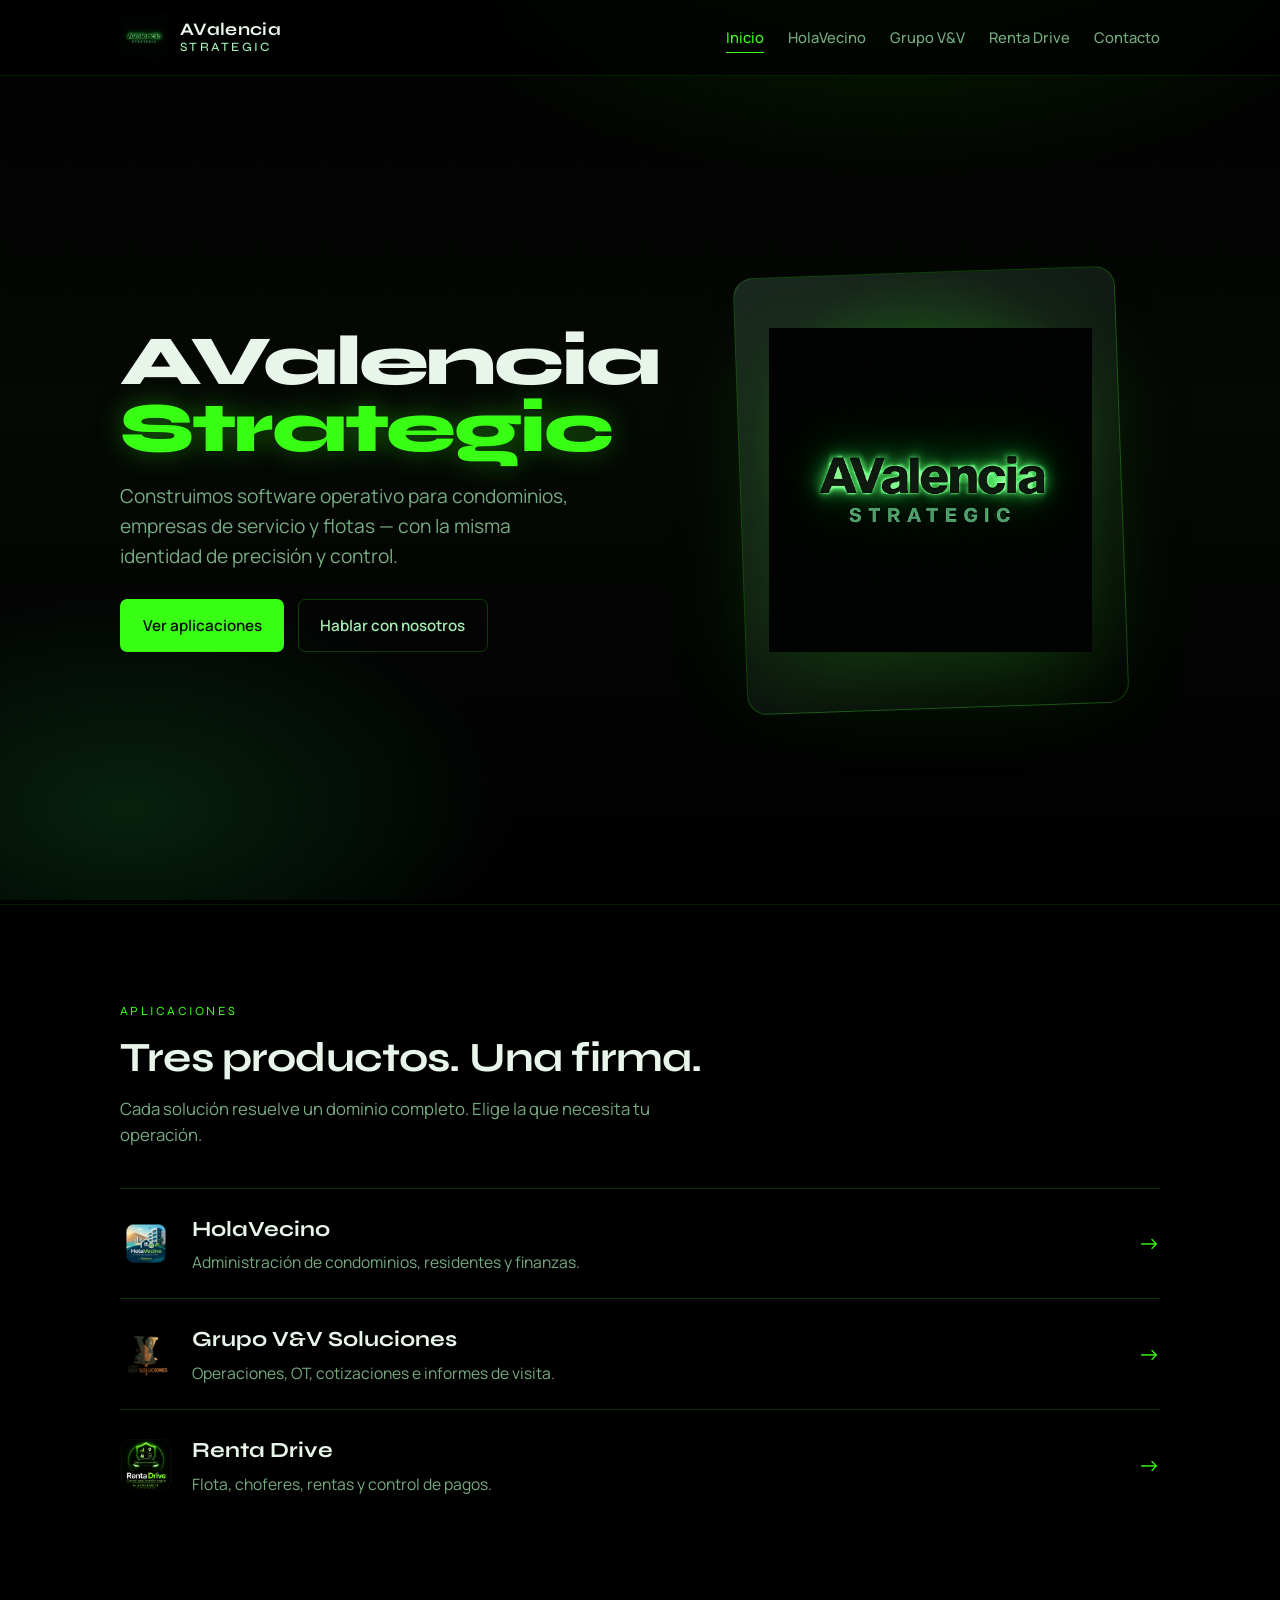
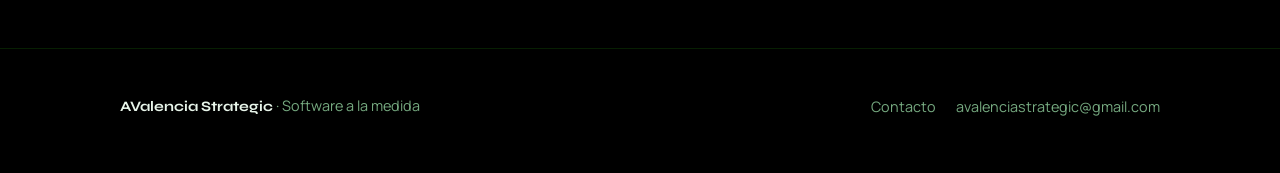
==== index.html @ aa957ae5 "Sitio multip?gina de AValencia Strategic con las tres aplicaciones. EOF  Co-authored-by: Cursor <cur" ====
<!DOCTYPE html>
<html lang="es">
  <head>
    <meta charset="UTF-8" />
    <meta name="viewport" content="width=device-width, initial-scale=1" />
    <title>AValencia Strategic — Software a la medida</title>
    <meta
      name="description"
      content="AValencia Strategic desarrolla aplicaciones para condominios, operaciones empresariales y gestión de flotas."
    />
    <link rel="preconnect" href="https://fonts.googleapis.com" />
    <link rel="preconnect" href="https://fonts.gstatic.com" crossorigin />
    <link
      href="https://fonts.googleapis.com/css2?family=Manrope:wght@400;500;600;700&family=Syne:wght@500;700;800&display=swap"
      rel="stylesheet"
    />
    <link rel="stylesheet" href="assets/css/styles.css" />
    <link rel="icon" href="assets/images/logo-avalencia-strategic.jpeg" />
  </head>
  <body>
    <div class="bg-grid" aria-hidden="true"></div>

    <header class="site-header">
      <nav class="nav" aria-label="Principal">
        <a class="brand" href="index.html">
          <img
            src="assets/images/logo-avalencia-strategic.jpeg"
            alt="Logo AValencia Strategic"
            width="48"
            height="48"
          />
          <div class="brand-name">
            AValencia
            <span>Strategic</span>
          </div>
        </a>
        <button
          class="nav-toggle"
          type="button"
          aria-expanded="false"
          aria-controls="nav-menu"
          aria-label="Abrir menú"
        >
          <span></span><span></span><span></span>
        </button>
        <ul class="nav-links" id="nav-menu">
          <li><a href="index.html" aria-current="page">Inicio</a></li>
          <li><a href="holavecino.html">HolaVecino</a></li>
          <li><a href="grupovyv.html">Grupo V&amp;V</a></li>
          <li><a href="rentadrive.html">Renta Drive</a></li>
          <li><a href="contacto.html">Contacto</a></li>
        </ul>
      </nav>
    </header>

    <main>
      <section class="hero">
        <div class="hero-inner">
          <div class="hero-copy">
            <h1 class="hero-brand reveal">
              AValencia
              <em>Strategic</em>
            </h1>
            <p class="hero-text reveal reveal-delay-1">
              Construimos software operativo para condominios, empresas de
              servicio y flotas — con la misma identidad de precisión y
              control.
            </p>
            <div class="cta-row reveal reveal-delay-2">
              <a class="btn btn-primary" href="#productos">Ver aplicaciones</a>
              <a class="btn btn-ghost" href="contacto.html">Hablar con nosotros</a>
            </div>
          </div>
          <div class="hero-visual reveal reveal-delay-1" aria-hidden="true">
            <img
              src="assets/images/logo-avalencia-strategic.jpeg"
              alt=""
              width="380"
              height="380"
            />
          </div>
        </div>
      </section>

      <section class="section products" id="productos">
        <div class="wrap">
          <p class="section-label reveal">Aplicaciones</p>
          <h2 class="reveal">Tres productos. Una firma.</h2>
          <p class="lead reveal reveal-delay-1">
            Cada solución resuelve un dominio completo. Elige la que necesita
            tu operación.
          </p>
          <ul class="product-list">
            <li class="reveal">
              <a href="holavecino.html">
                <img
                  src="assets/images/logo-holavecino.png"
                  alt=""
                  width="52"
                  height="52"
                />
                <div>
                  <h3>HolaVecino</h3>
                  <p>Administración de condominios, residentes y finanzas.</p>
                </div>
                <span class="arrow" aria-hidden="true">→</span>
              </a>
            </li>
            <li class="reveal reveal-delay-1">
              <a href="grupovyv.html">
                <img
                  src="assets/images/logo-grupovyv.png"
                  alt=""
                  width="52"
                  height="52"
                />
                <div>
                  <h3>Grupo V&amp;V Soluciones</h3>
                  <p>Operaciones, OT, cotizaciones e informes de visita.</p>
                </div>
                <span class="arrow" aria-hidden="true">→</span>
              </a>
            </li>
            <li class="reveal reveal-delay-2">
              <a href="rentadrive.html">
                <img
                  src="assets/images/logo-rentadrive.png"
                  alt=""
                  width="52"
                  height="52"
                />
                <div>
                  <h3>Renta Drive</h3>
                  <p>Flota, choferes, rentas y control de pagos.</p>
                </div>
                <span class="arrow" aria-hidden="true">→</span>
              </a>
            </li>
          </ul>
        </div>
      </section>
    </main>

    <footer class="site-footer">
      <div class="footer-inner">
        <p><strong>AValencia Strategic</strong> · Software a la medida</p>
        <ul class="footer-links">
          <li><a href="contacto.html">Contacto</a></li>
          <li>
            <a href="mailto:avalenciastrategic@gmail.com"
              >avalenciastrategic@gmail.com</a
            >
          </li>
        </ul>
      </div>
    </footer>

    <script src="assets/js/main.js"></script>
  </body>
</html>
---- assets/css/styles.css ----
/* AValencia Strategic — sitio corporativo */
:root {
  --black: #000000;
  --neon: #39ff14;
  --neon-alt: #00ff66;
  --emerald: #0b3c1a;
  --mint: #a3ebb1;
  --shade: #1e2d24;
  --ink: #e8f5ea;
  --muted: rgba(163, 235, 177, 0.72);
  --line: rgba(57, 255, 20, 0.22);
  --font-display: "Syne", sans-serif;
  --font-body: "Manrope", sans-serif;
  --max: 1120px;
  --pad: clamp(1.25rem, 4vw, 2.5rem);
  --ease: cubic-bezier(0.22, 1, 0.36, 1);
}

*,
*::before,
*::after {
  box-sizing: border-box;
}

html {
  scroll-behavior: smooth;
}

body {
  margin: 0;
  min-height: 100vh;
  font-family: var(--font-body);
  font-weight: 400;
  color: var(--ink);
  background: var(--black);
  line-height: 1.55;
  -webkit-font-smoothing: antialiased;
}

img {
  max-width: 100%;
  height: auto;
  display: block;
}

a {
  color: inherit;
  text-decoration: none;
}

/* Atmosphere */
.bg-grid {
  position: fixed;
  inset: 0;
  z-index: -2;
  background:
    radial-gradient(ellipse 80% 55% at 70% -10%, rgba(57, 255, 20, 0.16), transparent 55%),
    radial-gradient(ellipse 50% 40% at 10% 90%, rgba(11, 60, 26, 0.55), transparent 60%),
    linear-gradient(180deg, #000 0%, #050805 45%, #000 100%);
}

.bg-grid::after {
  content: "";
  position: absolute;
  inset: 0;
  opacity: 0.35;
  background-image:
    linear-gradient(rgba(57, 255, 20, 0.05) 1px, transparent 1px),
    linear-gradient(90deg, rgba(57, 255, 20, 0.05) 1px, transparent 1px);
  background-size: 64px 64px;
  mask-image: linear-gradient(180deg, rgba(0, 0, 0, 0.7), transparent 85%);
  pointer-events: none;
}

/* Header */
.site-header {
  position: sticky;
  top: 0;
  z-index: 40;
  backdrop-filter: blur(14px);
  background: rgba(0, 0, 0, 0.72);
  border-bottom: 1px solid rgba(57, 255, 20, 0.12);
}

.nav {
  max-width: var(--max);
  margin: 0 auto;
  padding: 0.85rem var(--pad);
  display: flex;
  align-items: center;
  justify-content: space-between;
  gap: 1rem;
}

.brand {
  display: flex;
  align-items: center;
  gap: 0.75rem;
  min-width: 0;
}

.brand img {
  width: clamp(2.4rem, 6vw, 3rem);
  height: clamp(2.4rem, 6vw, 3rem);
  object-fit: contain;
}

.brand-name {
  font-family: var(--font-display);
  font-weight: 700;
  font-size: clamp(0.95rem, 2.2vw, 1.1rem);
  letter-spacing: 0.02em;
  line-height: 1.15;
}

.brand-name span {
  display: block;
  font-weight: 500;
  font-size: 0.72em;
  color: var(--mint);
  letter-spacing: 0.18em;
  text-transform: uppercase;
}

.nav-links {
  display: flex;
  align-items: center;
  gap: clamp(0.75rem, 2vw, 1.5rem);
  list-style: none;
  margin: 0;
  padding: 0;
}

.nav-links a {
  font-size: 0.92rem;
  font-weight: 500;
  color: var(--muted);
  position: relative;
  transition: color 0.25s var(--ease);
}

.nav-links a:hover,
.nav-links a[aria-current="page"] {
  color: var(--neon);
}

.nav-links a::after {
  content: "";
  position: absolute;
  left: 0;
  bottom: -0.35rem;
  width: 100%;
  height: 1px;
  background: var(--neon);
  transform: scaleX(0);
  transform-origin: left;
  transition: transform 0.35s var(--ease);
}

.nav-links a:hover::after,
.nav-links a[aria-current="page"]::after {
  transform: scaleX(1);
}

.nav-toggle {
  display: none;
  width: 2.5rem;
  height: 2.5rem;
  border: 1px solid var(--line);
  background: transparent;
  color: var(--neon);
  border-radius: 0.4rem;
  cursor: pointer;
}

.nav-toggle span {
  display: block;
  width: 1.1rem;
  height: 2px;
  margin: 0.28rem auto;
  background: currentColor;
}

@media (max-width: 820px) {
  .nav-toggle {
    display: inline-flex;
    flex-direction: column;
    align-items: center;
    justify-content: center;
  }

  .nav-links {
    position: absolute;
    top: 100%;
    left: 0;
    right: 0;
    flex-direction: column;
    align-items: stretch;
    padding: 1rem var(--pad) 1.25rem;
    background: rgba(0, 0, 0, 0.96);
    border-bottom: 1px solid var(--line);
    display: none;
  }

  .nav-links.is-open {
    display: flex;
  }

  .nav-links a::after {
    display: none;
  }
}

/* Layout */
.wrap {
  max-width: var(--max);
  margin: 0 auto;
  padding: 0 var(--pad);
}

.section {
  padding: clamp(3.5rem, 8vw, 6rem) 0;
}

.section-label {
  font-family: var(--font-display);
  font-size: 0.78rem;
  letter-spacing: 0.2em;
  text-transform: uppercase;
  color: var(--neon);
  margin: 0 0 0.85rem;
}

.section h2 {
  font-family: var(--font-display);
  font-weight: 700;
  font-size: clamp(1.8rem, 4vw, 2.6rem);
  line-height: 1.15;
  margin: 0 0 0.85rem;
  letter-spacing: -0.02em;
}

.section .lead {
  max-width: 36rem;
  color: var(--muted);
  margin: 0;
  font-size: 1.05rem;
}

/* Hero — one composition */
.hero {
  min-height: calc(100vh - 4.5rem);
  display: grid;
  align-items: stretch;
  position: relative;
  overflow: hidden;
}

.hero-inner {
  max-width: var(--max);
  margin: 0 auto;
  padding: clamp(2rem, 6vw, 4rem) var(--pad);
  display: grid;
  grid-template-columns: 1.05fr 0.95fr;
  gap: clamp(2rem, 5vw, 4rem);
  align-items: center;
  width: 100%;
}

.hero-copy {
  position: relative;
  z-index: 1;
}

.hero-brand {
  font-family: var(--font-display);
  font-weight: 800;
  font-size: clamp(2.4rem, 7vw, 4.4rem);
  line-height: 0.95;
  letter-spacing: -0.03em;
  margin: 0 0 1.25rem;
}

.hero-brand em {
  font-style: normal;
  display: block;
  color: var(--neon);
  text-shadow: 0 0 28px rgba(57, 255, 20, 0.35);
}

.hero-text {
  font-size: clamp(1.05rem, 2vw, 1.2rem);
  color: var(--muted);
  max-width: 28rem;
  margin: 0 0 1.75rem;
}

.cta-row {
  display: flex;
  flex-wrap: wrap;
  gap: 0.85rem;
}

.btn {
  display: inline-flex;
  align-items: center;
  justify-content: center;
  gap: 0.45rem;
  padding: 0.85rem 1.35rem;
  font-family: var(--font-body);
  font-weight: 600;
  font-size: 0.95rem;
  border-radius: 0.45rem;
  border: 1px solid transparent;
  cursor: pointer;
  transition:
    transform 0.3s var(--ease),
    background 0.3s var(--ease),
    border-color 0.3s var(--ease),
    color 0.3s var(--ease);
}

.btn:hover {
  transform: translateY(-2px);
}

.btn-primary {
  background: var(--neon);
  color: #041006;
}

.btn-primary:hover {
  background: var(--neon-alt);
}

.btn-ghost {
  background: transparent;
  border-color: var(--line);
  color: var(--mint);
}

.btn-ghost:hover {
  border-color: var(--neon);
  color: var(--neon);
}

.hero-visual {
  position: relative;
  min-height: clamp(280px, 48vw, 520px);
  display: grid;
  place-items: center;
}

.hero-visual::before {
  content: "";
  position: absolute;
  inset: 8% 4%;
  background:
    radial-gradient(circle at 50% 40%, rgba(57, 255, 20, 0.28), transparent 55%),
    linear-gradient(145deg, rgba(30, 45, 36, 0.9), rgba(0, 0, 0, 0.2));
  border: 1px solid var(--line);
  border-radius: 1.25rem;
  transform: rotate(-2deg);
}

.hero-visual img {
  position: relative;
  width: min(78%, 380px);
  filter: drop-shadow(0 24px 48px rgba(57, 255, 20, 0.18));
  animation: floatLogo 7s ease-in-out infinite;
}

@keyframes floatLogo {
  0%,
  100% {
    transform: translateY(0);
  }
  50% {
    transform: translateY(-12px);
  }
}

@media (max-width: 860px) {
  .hero-inner {
    grid-template-columns: 1fr;
    padding-top: 2rem;
    padding-bottom: 3rem;
  }

  .hero-visual {
    order: -1;
    min-height: 240px;
  }

  .hero-visual img {
    width: min(55%, 220px);
  }
}

/* Reveal motion */
.reveal {
  opacity: 0;
  transform: translateY(18px);
  transition:
    opacity 0.7s var(--ease),
    transform 0.7s var(--ease);
}

.reveal.is-visible {
  opacity: 1;
  transform: translateY(0);
}

.reveal-delay-1 {
  transition-delay: 0.12s;
}

.reveal-delay-2 {
  transition-delay: 0.24s;
}

/* Product strip on home — not cards in hero; section below */
.products {
  border-top: 1px solid rgba(57, 255, 20, 0.1);
}

.product-list {
  list-style: none;
  margin: 2.5rem 0 0;
  padding: 0;
  display: grid;
  gap: 0;
}

.product-list li {
  border-top: 1px solid var(--line);
}

.product-list a {
  display: grid;
  grid-template-columns: auto 1fr auto;
  gap: 1.25rem;
  align-items: center;
  padding: 1.5rem 0;
  transition: background 0.3s var(--ease);
}

.product-list a:hover {
  background: linear-gradient(90deg, rgba(57, 255, 20, 0.06), transparent 70%);
}

.product-list img {
  width: 3.25rem;
  height: 3.25rem;
  object-fit: contain;
}

.product-list h3 {
  font-family: var(--font-display);
  font-size: 1.35rem;
  margin: 0 0 0.25rem;
  font-weight: 700;
}

.product-list p {
  margin: 0;
  color: var(--muted);
  font-size: 0.98rem;
}

.product-list .arrow {
  color: var(--neon);
  font-size: 1.4rem;
  transition: transform 0.3s var(--ease);
}

.product-list a:hover .arrow {
  transform: translateX(6px);
}

@media (max-width: 640px) {
  .product-list a {
    grid-template-columns: auto 1fr;
  }

  .product-list .arrow {
    display: none;
  }
}

/* Product page */
.product-hero {
  padding: clamp(3rem, 8vw, 5.5rem) 0 clamp(2rem, 5vw, 3rem);
}

.product-hero-grid {
  display: grid;
  grid-template-columns: 1.15fr 0.85fr;
  gap: clamp(2rem, 5vw, 3.5rem);
  align-items: center;
}

.product-kicker {
  font-family: var(--font-display);
  font-size: 0.78rem;
  letter-spacing: 0.18em;
  text-transform: uppercase;
  color: var(--neon);
  margin: 0 0 0.75rem;
}

.product-hero h1 {
  font-family: var(--font-display);
  font-weight: 800;
  font-size: clamp(2.2rem, 5.5vw, 3.6rem);
  line-height: 1.05;
  letter-spacing: -0.03em;
  margin: 0 0 1rem;
}

.product-hero .lead {
  margin-bottom: 1.75rem;
}

.product-mark {
  display: grid;
  place-items: center;
  min-height: 260px;
  border: 1px solid var(--line);
  border-radius: 1rem;
  background:
    radial-gradient(circle at 50% 30%, rgba(57, 255, 20, 0.16), transparent 55%),
    linear-gradient(160deg, rgba(30, 45, 36, 0.65), rgba(0, 0, 0, 0.4));
  padding: 2rem;
}

.product-mark img {
  width: min(70%, 240px);
}

@media (max-width: 800px) {
  .product-hero-grid {
    grid-template-columns: 1fr;
  }
}

.feature-list {
  list-style: none;
  margin: 2rem 0 0;
  padding: 0;
  display: grid;
  gap: 1.25rem;
}

.feature-list li {
  padding-left: 1.15rem;
  border-left: 2px solid var(--neon);
}

.feature-list strong {
  display: block;
  font-family: var(--font-display);
  font-size: 1.1rem;
  margin-bottom: 0.25rem;
}

.feature-list span {
  color: var(--muted);
}

/* Contact */
.contact-grid {
  display: grid;
  grid-template-columns: 1fr 1fr;
  gap: clamp(2rem, 5vw, 3.5rem);
  margin-top: 2.5rem;
}

.contact-panel {
  border-top: 1px solid var(--line);
  padding-top: 1.5rem;
}

.contact-panel h3 {
  font-family: var(--font-display);
  margin: 0 0 0.75rem;
  font-size: 1.25rem;
}

.contact-panel p,
.contact-panel a {
  color: var(--muted);
}

.contact-panel a:hover {
  color: var(--neon);
}

.contact-form {
  display: grid;
  gap: 1rem;
}

.contact-form label {
  display: grid;
  gap: 0.4rem;
  font-size: 0.9rem;
  color: var(--mint);
}

.contact-form input,
.contact-form textarea,
.contact-form select {
  width: 100%;
  padding: 0.85rem 1rem;
  border-radius: 0.45rem;
  border: 1px solid var(--line);
  background: rgba(30, 45, 36, 0.35);
  color: var(--ink);
  font: inherit;
}

.contact-form input:focus,
.contact-form textarea:focus,
.contact-form select:focus {
  outline: 1px solid var(--neon);
  border-color: var(--neon);
}

.contact-form textarea {
  min-height: 140px;
  resize: vertical;
}

.form-note {
  font-size: 0.85rem;
  color: var(--muted);
  margin: 0;
}

@media (max-width: 760px) {
  .contact-grid {
    grid-template-columns: 1fr;
  }
}

/* Footer */
.site-footer {
  border-top: 1px solid rgba(57, 255, 20, 0.12);
  padding: 2rem 0 2.5rem;
  margin-top: 2rem;
}

.footer-inner {
  max-width: var(--max);
  margin: 0 auto;
  padding: 0 var(--pad);
  display: flex;
  flex-wrap: wrap;
  gap: 1rem;
  justify-content: space-between;
  align-items: center;
  color: var(--muted);
  font-size: 0.9rem;
}

.footer-inner strong {
  color: var(--ink);
  font-family: var(--font-display);
}

.footer-links {
  display: flex;
  gap: 1.25rem;
  list-style: none;
  margin: 0;
  padding: 0;
}

.footer-links a:hover {
  color: var(--neon);
}
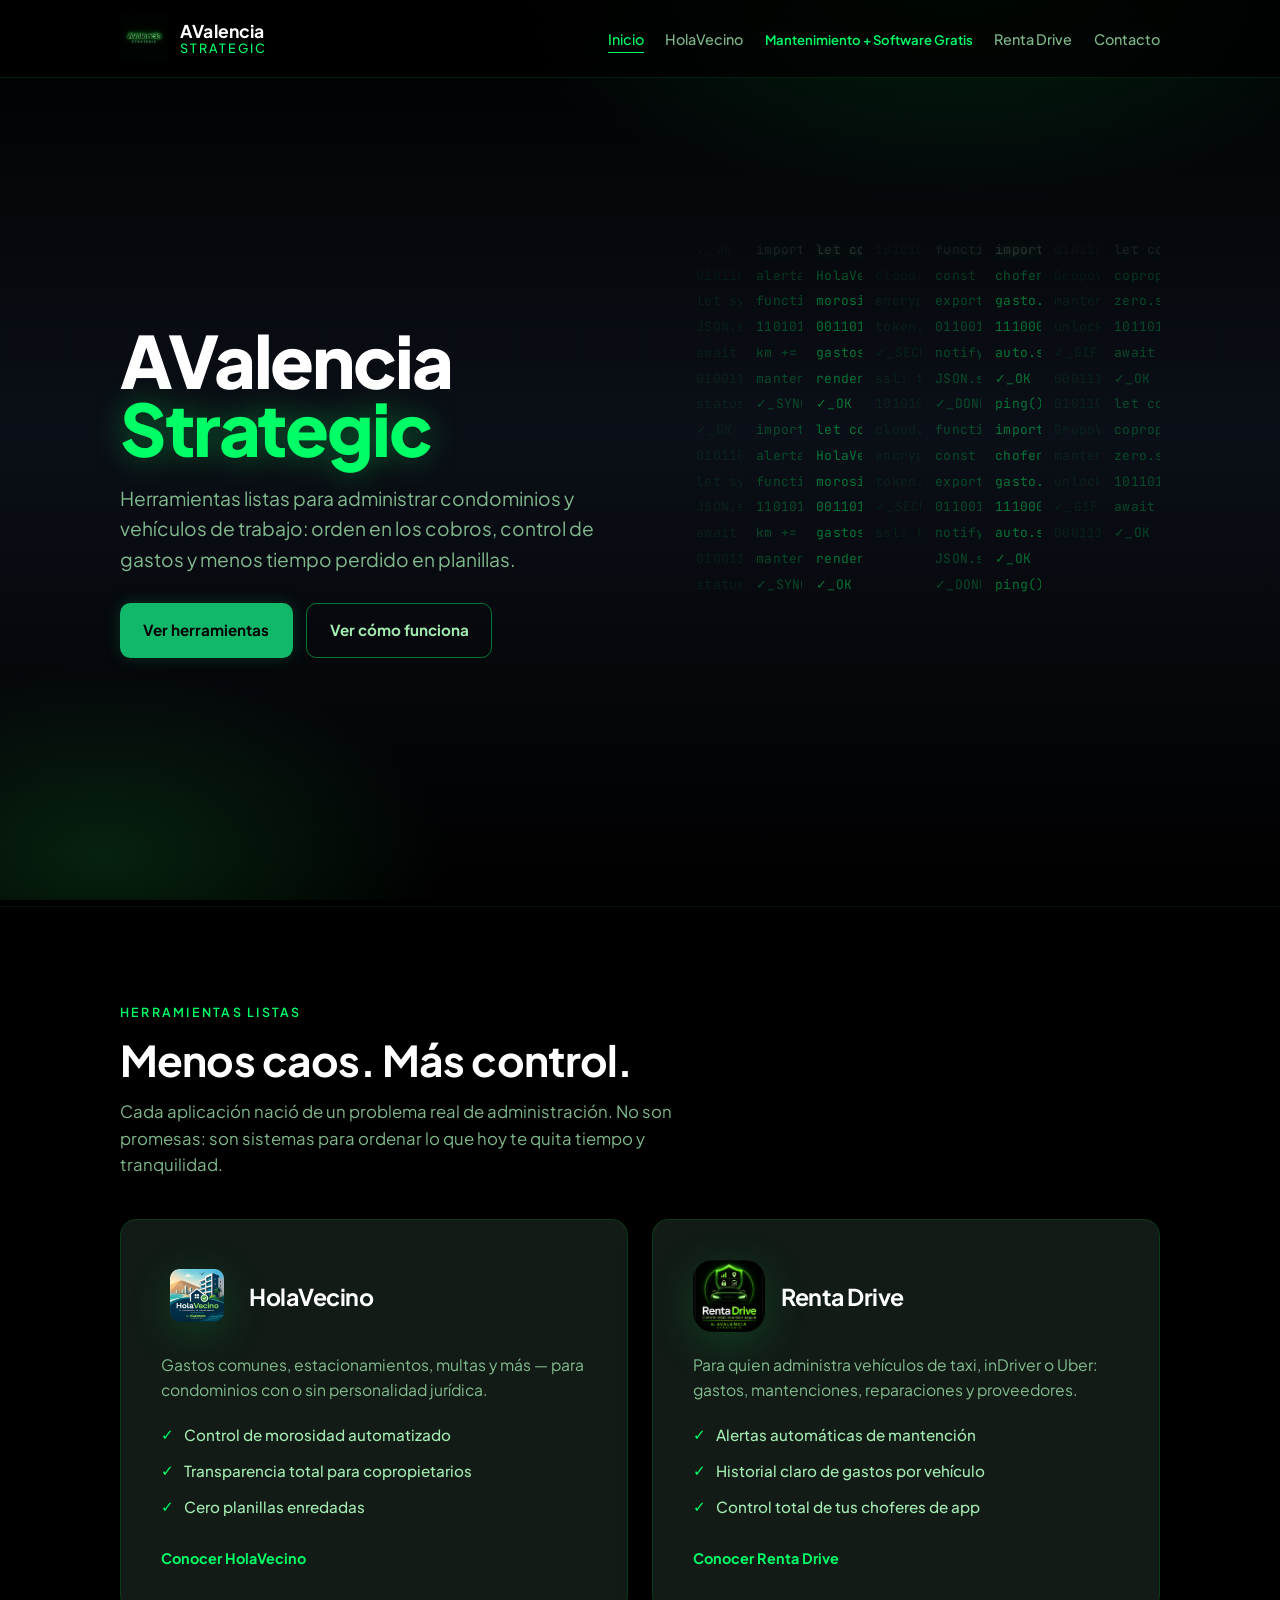
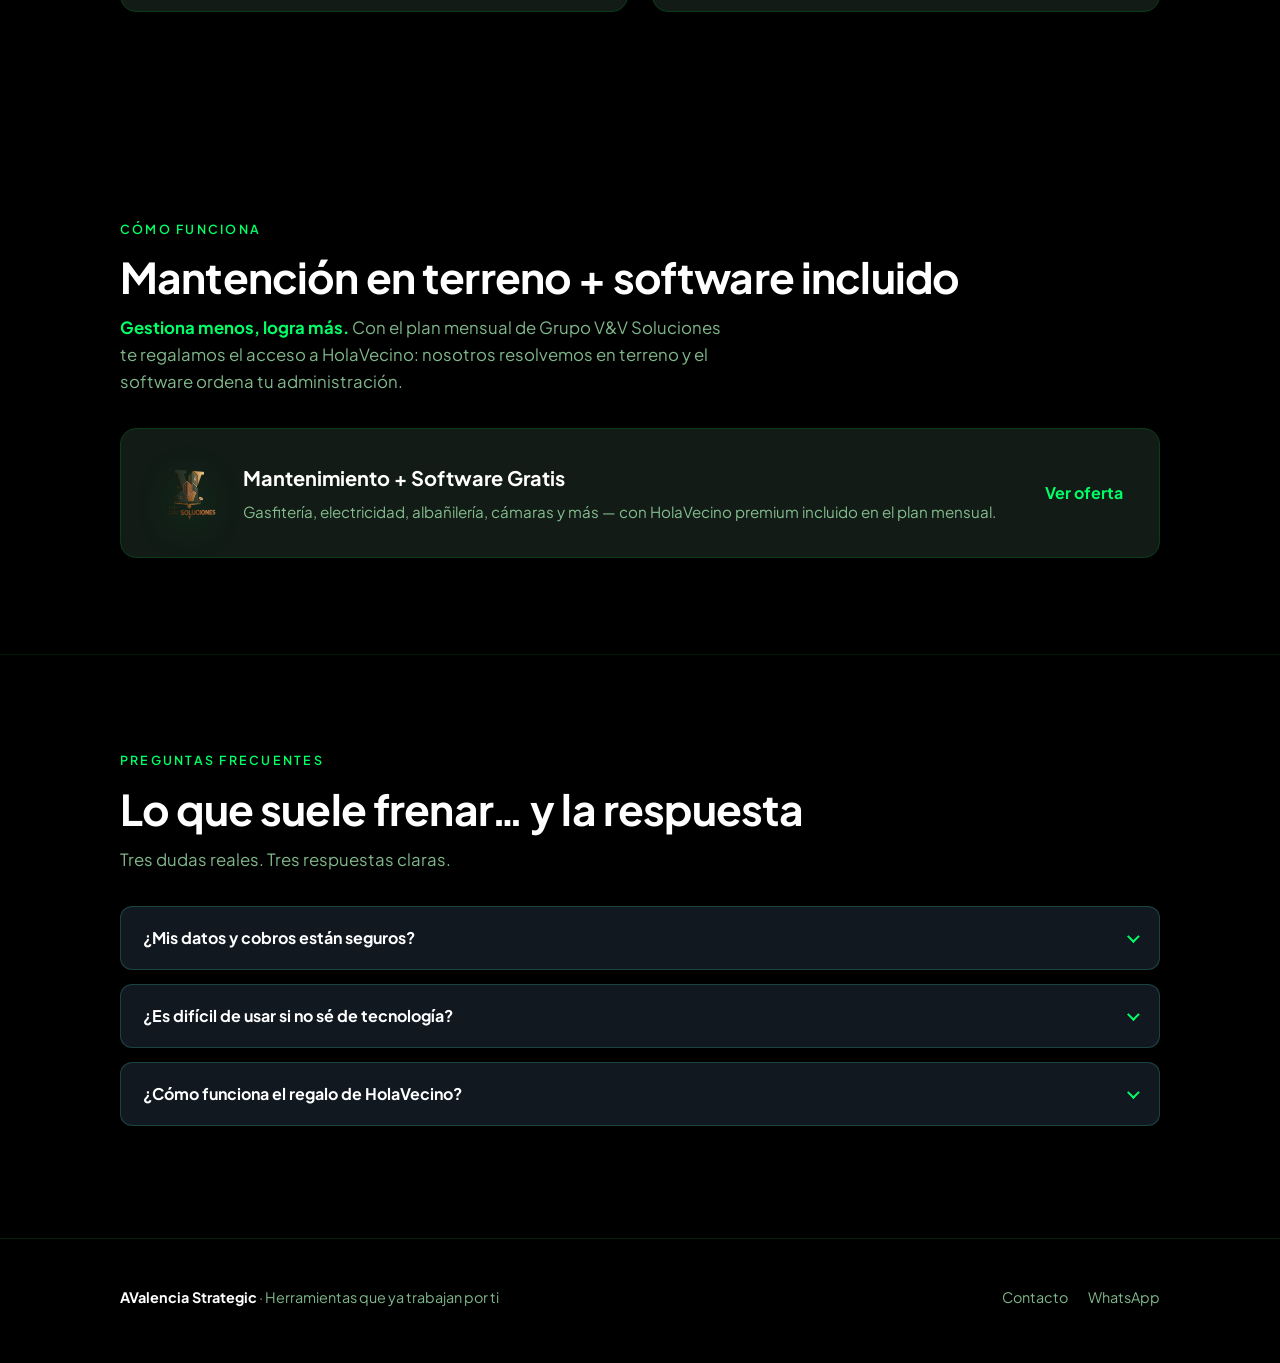
==== commit 490d7a39: "Rediseña el sitio dark tech, Matrix, FAQ y contacto por WhatsApp. Mejora conversión, logos premium y" ====
--- a/index.html
+++ b/index.html
@@ -3,15 +3,15 @@
   <head>
     <meta charset="UTF-8" />
     <meta name="viewport" content="width=device-width, initial-scale=1" />
-    <title>AValencia Strategic — Software a la medida</title>
+    <title>AValencia Strategic — Herramientas reales para administrar mejor</title>
     <meta
       name="description"
-      content="AValencia Strategic desarrolla aplicaciones para condominios, operaciones empresariales y gestión de flotas."
+      content="HolaVecino para condominios, Renta Drive para vehículos de trabajo y mantención Grupo V&V con HolaVecino incluido."
     />
     <link rel="preconnect" href="https://fonts.googleapis.com" />
     <link rel="preconnect" href="https://fonts.gstatic.com" crossorigin />
     <link
-      href="https://fonts.googleapis.com/css2?family=Manrope:wght@400;500;600;700&family=Syne:wght@500;700;800&display=swap"
+      href="https://fonts.googleapis.com/css2?family=JetBrains+Mono:wght@400;500&family=Plus+Jakarta+Sans:wght@400;500;600;700;800&display=swap"
       rel="stylesheet"
     />
     <link rel="stylesheet" href="assets/css/styles.css" />
@@ -46,7 +46,11 @@
         <ul class="nav-links" id="nav-menu">
           <li><a href="index.html" aria-current="page">Inicio</a></li>
           <li><a href="holavecino.html">HolaVecino</a></li>
-          <li><a href="grupovyv.html">Grupo V&amp;V</a></li>
+          <li>
+            <a class="nav-offer" href="grupovyv.html"
+              >Mantenimiento + Software Gratis</a
+            >
+          </li>
           <li><a href="rentadrive.html">Renta Drive</a></li>
           <li><a href="contacto.html">Contacto</a></li>
         </ul>
@@ -62,93 +66,326 @@
               <em>Strategic</em>
             </h1>
             <p class="hero-text reveal reveal-delay-1">
-              Construimos software operativo para condominios, empresas de
-              servicio y flotas — con la misma identidad de precisión y
-              control.
+              Herramientas listas para administrar condominios y vehículos de
+              trabajo: orden en los cobros, control de gastos y menos tiempo
+              perdido en planillas.
             </p>
             <div class="cta-row reveal reveal-delay-2">
-              <a class="btn btn-primary" href="#productos">Ver aplicaciones</a>
-              <a class="btn btn-ghost" href="contacto.html">Hablar con nosotros</a>
+              <a class="btn btn-primary" href="#herramientas"
+                >Ver herramientas</a
+              >
+              <a class="btn btn-outline" href="#como-funciona"
+                >Ver cómo funciona</a
+              >
             </div>
           </div>
           <div class="hero-visual reveal reveal-delay-1" aria-hidden="true">
-            <img
-              src="assets/images/logo-avalencia-strategic.jpeg"
-              alt=""
-              width="380"
-              height="380"
-            />
+            <div class="matrix-container">
+              <div class="matrix-column matrix-column--far matrix-column--1">
+                <div class="matrix-stream">
+                  <span class="matrix-glyph matrix-glyph--lead">✓_OK</span>
+                  <span class="matrix-glyph">010110</span>
+                  <span class="matrix-glyph">let sync = true;</span>
+                  <span class="matrix-glyph">JSON.stringify()</span>
+                  <span class="matrix-glyph">await api.cobrar()</span>
+                  <span class="matrix-glyph">010011</span>
+                  <span class="matrix-glyph">status: "paid"</span>
+                  <span class="matrix-glyph">✓_OK</span>
+                  <span class="matrix-glyph">010110</span>
+                  <span class="matrix-glyph">let sync = true;</span>
+                  <span class="matrix-glyph">JSON.stringify()</span>
+                  <span class="matrix-glyph">await api.cobrar()</span>
+                  <span class="matrix-glyph">010011</span>
+                  <span class="matrix-glyph">status: "paid"</span>
+                </div>
+              </div>
+              <div class="matrix-column matrix-column--mid matrix-column--2">
+                <div class="matrix-stream">
+                  <span class="matrix-glyph matrix-glyph--lead"
+                    >import { RentaDrive }</span
+                  >
+                  <span class="matrix-glyph">alertas.push()</span>
+                  <span class="matrix-glyph">function ordenarGastos()</span>
+                  <span class="matrix-glyph">110101</span>
+                  <span class="matrix-glyph">km += trip.km</span>
+                  <span class="matrix-glyph">mantencion.ok</span>
+                  <span class="matrix-glyph">✓_SYNC</span>
+                  <span class="matrix-glyph">import { RentaDrive }</span>
+                  <span class="matrix-glyph">alertas.push()</span>
+                  <span class="matrix-glyph">function ordenarGastos()</span>
+                  <span class="matrix-glyph">110101</span>
+                  <span class="matrix-glyph">km += trip.km</span>
+                  <span class="matrix-glyph">mantencion.ok</span>
+                  <span class="matrix-glyph">✓_SYNC</span>
+                </div>
+              </div>
+              <div class="matrix-column matrix-column--near matrix-column--3">
+                <div class="matrix-stream">
+                  <span class="matrix-glyph matrix-glyph--lead"
+                    >let condominio = true;</span
+                  >
+                  <span class="matrix-glyph">HolaVecino.init()</span>
+                  <span class="matrix-glyph">morosidad.filter()</span>
+                  <span class="matrix-glyph">001101</span>
+                  <span class="matrix-glyph">gastos.map()</span>
+                  <span class="matrix-glyph">render.board()</span>
+                  <span class="matrix-glyph">✓_OK</span>
+                  <span class="matrix-glyph">let condominio = true;</span>
+                  <span class="matrix-glyph">HolaVecino.init()</span>
+                  <span class="matrix-glyph">morosidad.filter()</span>
+                  <span class="matrix-glyph">001101</span>
+                  <span class="matrix-glyph">gastos.map()</span>
+                  <span class="matrix-glyph">render.board()</span>
+                  <span class="matrix-glyph">✓_OK</span>
+                </div>
+              </div>
+              <div class="matrix-column matrix-column--far matrix-column--4">
+                <div class="matrix-stream">
+                  <span class="matrix-glyph matrix-glyph--lead">101010</span>
+                  <span class="matrix-glyph">cloud.backup()</span>
+                  <span class="matrix-glyph">encrypt(data)</span>
+                  <span class="matrix-glyph">token.verify()</span>
+                  <span class="matrix-glyph">✓_SECURE</span>
+                  <span class="matrix-glyph">ssl: true</span>
+                  <span class="matrix-glyph">101010</span>
+                  <span class="matrix-glyph">cloud.backup()</span>
+                  <span class="matrix-glyph">encrypt(data)</span>
+                  <span class="matrix-glyph">token.verify()</span>
+                  <span class="matrix-glyph">✓_SECURE</span>
+                  <span class="matrix-glyph">ssl: true</span>
+                </div>
+              </div>
+              <div class="matrix-column matrix-column--mid matrix-column--5">
+                <div class="matrix-stream">
+                  <span class="matrix-glyph matrix-glyph--lead"
+                    >function ordenarGastos()</span
+                  >
+                  <span class="matrix-glyph">const total = sum()</span>
+                  <span class="matrix-glyph">export default</span>
+                  <span class="matrix-glyph">011001</span>
+                  <span class="matrix-glyph">notify.admin()</span>
+                  <span class="matrix-glyph">JSON.stringify()</span>
+                  <span class="matrix-glyph">✓_DONE</span>
+                  <span class="matrix-glyph">function ordenarGastos()</span>
+                  <span class="matrix-glyph">const total = sum()</span>
+                  <span class="matrix-glyph">export default</span>
+                  <span class="matrix-glyph">011001</span>
+                  <span class="matrix-glyph">notify.admin()</span>
+                  <span class="matrix-glyph">JSON.stringify()</span>
+                  <span class="matrix-glyph">✓_DONE</span>
+                </div>
+              </div>
+              <div class="matrix-column matrix-column--near matrix-column--6">
+                <div class="matrix-stream">
+                  <span class="matrix-glyph matrix-glyph--lead"
+                    >import { RentaDrive }</span
+                  >
+                  <span class="matrix-glyph">chofer.id</span>
+                  <span class="matrix-glyph">gasto.historial</span>
+                  <span class="matrix-glyph">111000</span>
+                  <span class="matrix-glyph">auto.service()</span>
+                  <span class="matrix-glyph">✓_OK</span>
+                  <span class="matrix-glyph">ping()</span>
+                  <span class="matrix-glyph">import { RentaDrive }</span>
+                  <span class="matrix-glyph">chofer.id</span>
+                  <span class="matrix-glyph">gasto.historial</span>
+                  <span class="matrix-glyph">111000</span>
+                  <span class="matrix-glyph">auto.service()</span>
+                  <span class="matrix-glyph">✓_OK</span>
+                  <span class="matrix-glyph">ping()</span>
+                </div>
+              </div>
+              <div class="matrix-column matrix-column--far matrix-column--7">
+                <div class="matrix-stream">
+                  <span class="matrix-glyph matrix-glyph--lead">010110</span>
+                  <span class="matrix-glyph">GrupoVyV.job()</span>
+                  <span class="matrix-glyph">mantencion++</span>
+                  <span class="matrix-glyph">unlock.premium</span>
+                  <span class="matrix-glyph">✓_GIFT</span>
+                  <span class="matrix-glyph">000111</span>
+                  <span class="matrix-glyph">010110</span>
+                  <span class="matrix-glyph">GrupoVyV.job()</span>
+                  <span class="matrix-glyph">mantencion++</span>
+                  <span class="matrix-glyph">unlock.premium</span>
+                  <span class="matrix-glyph">✓_GIFT</span>
+                  <span class="matrix-glyph">000111</span>
+                </div>
+              </div>
+              <div class="matrix-column matrix-column--mid matrix-column--8">
+                <div class="matrix-stream">
+                  <span class="matrix-glyph matrix-glyph--lead"
+                    >let condominio = true;</span
+                  >
+                  <span class="matrix-glyph">copropietario.view</span>
+                  <span class="matrix-glyph">zero.spreadsheets</span>
+                  <span class="matrix-glyph">101101</span>
+                  <span class="matrix-glyph">await save()</span>
+                  <span class="matrix-glyph">✓_OK</span>
+                  <span class="matrix-glyph">let condominio = true;</span>
+                  <span class="matrix-glyph">copropietario.view</span>
+                  <span class="matrix-glyph">zero.spreadsheets</span>
+                  <span class="matrix-glyph">101101</span>
+                  <span class="matrix-glyph">await save()</span>
+                  <span class="matrix-glyph">✓_OK</span>
+                </div>
+              </div>
+            </div>
           </div>
         </div>
       </section>
 
-      <section class="section products" id="productos">
+      <section class="section products" id="herramientas">
         <div class="wrap">
-          <p class="section-label reveal">Aplicaciones</p>
-          <h2 class="reveal">Tres productos. Una firma.</h2>
+          <p class="section-label reveal">Herramientas listas</p>
+          <h2 class="reveal">Menos caos. Más control.</h2>
           <p class="lead reveal reveal-delay-1">
-            Cada solución resuelve un dominio completo. Elige la que necesita
-            tu operación.
+            Cada aplicación nació de un problema real de administración. No
+            son promesas: son sistemas para ordenar lo que hoy te quita tiempo
+            y tranquilidad.
           </p>
-          <ul class="product-list">
+
+          <ul class="tools-grid">
             <li class="reveal">
-              <a href="holavecino.html">
-                <img
-                  src="assets/images/logo-holavecino.png"
-                  alt=""
-                  width="52"
-                  height="52"
-                />
-                <div>
+              <a class="glow-card" href="holavecino.html">
+                <div class="glow-card-top">
+                  <img
+                    class="tool-logo"
+                    src="assets/images/logo-holavecino.png"
+                    alt=""
+                    width="64"
+                    height="64"
+                  />
                   <h3>HolaVecino</h3>
-                  <p>Administración de condominios, residentes y finanzas.</p>
-                </div>
-                <span class="arrow" aria-hidden="true">→</span>
+                </div>
+                <p>
+                  Gastos comunes, estacionamientos, multas y más — para
+                  condominios con o sin personalidad jurídica.
+                </p>
+                <ul class="check-list">
+                  <li>Control de morosidad automatizado</li>
+                  <li>Transparencia total para copropietarios</li>
+                  <li>Cero planillas enredadas</li>
+                </ul>
+                <span class="card-cta">Conocer HolaVecino</span>
               </a>
             </li>
+
             <li class="reveal reveal-delay-1">
-              <a href="grupovyv.html">
-                <img
-                  src="assets/images/logo-grupovyv.png"
-                  alt=""
-                  width="52"
-                  height="52"
-                />
-                <div>
-                  <h3>Grupo V&amp;V Soluciones</h3>
-                  <p>Operaciones, OT, cotizaciones e informes de visita.</p>
-                </div>
-                <span class="arrow" aria-hidden="true">→</span>
-              </a>
-            </li>
-            <li class="reveal reveal-delay-2">
-              <a href="rentadrive.html">
-                <img
-                  src="assets/images/logo-rentadrive.png"
-                  alt=""
-                  width="52"
-                  height="52"
-                />
-                <div>
+              <a class="glow-card" href="rentadrive.html">
+                <div class="glow-card-top">
+                  <img
+                    class="tool-logo"
+                    src="assets/images/logo-rentadrive.png"
+                    alt=""
+                    width="64"
+                    height="64"
+                  />
                   <h3>Renta Drive</h3>
-                  <p>Flota, choferes, rentas y control de pagos.</p>
-                </div>
-                <span class="arrow" aria-hidden="true">→</span>
+                </div>
+                <p>
+                  Para quien administra vehículos de taxi, inDriver o Uber:
+                  gastos, mantenciones, reparaciones y proveedores.
+                </p>
+                <ul class="check-list">
+                  <li>Alertas automáticas de mantención</li>
+                  <li>Historial claro de gastos por vehículo</li>
+                  <li>Control total de tus choferes de app</li>
+                </ul>
+                <span class="card-cta">Conocer Renta Drive</span>
               </a>
             </li>
           </ul>
         </div>
       </section>
+
+      <section class="section" id="como-funciona">
+        <div class="wrap">
+          <p class="section-label reveal">Cómo funciona</p>
+          <h2 class="reveal">Mantención en terreno + software incluido</h2>
+          <p class="lead reveal reveal-delay-1">
+            <strong style="color: var(--neon); font-weight: 700"
+              >Gestiona menos, logra más.</strong
+            >
+            Con el plan mensual de Grupo V&amp;V Soluciones te regalamos el
+            acceso a HolaVecino: nosotros resolvemos en terreno y el software
+            ordena tu administración.
+          </p>
+          <a class="offer-card reveal reveal-delay-2" href="grupovyv.html">
+            <img
+              class="tool-logo"
+              src="assets/images/logo-grupovyv.png"
+              alt=""
+              width="64"
+              height="64"
+            />
+            <div>
+              <h3>Mantenimiento + Software Gratis</h3>
+              <p>
+                Gasfitería, electricidad, albañilería, cámaras y más — con
+                HolaVecino premium incluido en el plan mensual.
+              </p>
+            </div>
+            <span class="offer-link">Ver oferta</span>
+          </a>
+        </div>
+      </section>
+
+      <section class="section faq" id="faq">
+        <div class="wrap">
+          <p class="section-label reveal">Preguntas frecuentes</p>
+          <h2 class="reveal">Lo que suele frenar… y la respuesta</h2>
+          <p class="lead reveal reveal-delay-1">
+            Tres dudas reales. Tres respuestas claras.
+          </p>
+
+          <div class="faq-list">
+            <details class="faq-item reveal">
+              <summary>¿Mis datos y cobros están seguros?</summary>
+              <div class="faq-body">
+                Totalmente. Usamos protocolos de seguridad modernos y
+                respaldos automáticos en la nube. Tu información financiera y
+                la de tus copropietarios está protegida bajo estándares
+                estrictos de privacidad.
+              </div>
+            </details>
+
+            <details class="faq-item reveal reveal-delay-1">
+              <summary>¿Es difícil de usar si no sé de tecnología?</summary>
+              <div class="faq-body">
+                Para nada, lo diseñamos pensando en la simplicidad. Si sabes
+                usar WhatsApp, sabes usar nuestras herramientas. Además, te
+                acompañamos paso a paso en tus primeros días sin costo extra.
+              </div>
+            </details>
+
+            <details class="faq-item reveal reveal-delay-2">
+              <summary>¿Cómo funciona el regalo de HolaVecino?</summary>
+              <div class="faq-body">
+                Es simple: al contratar la mantención mensual técnica con
+                Grupo V&amp;V, te liberamos un acceso premium a la plataforma
+                administrativa. Nosotros nos ensuciamos las manos en terreno y
+                el software automatiza tu gestión.
+              </div>
+            </details>
+          </div>
+        </div>
+      </section>
     </main>
 
     <footer class="site-footer">
       <div class="footer-inner">
-        <p><strong>AValencia Strategic</strong> · Software a la medida</p>
+        <p>
+          <strong>AValencia Strategic</strong> · Herramientas que ya trabajan
+          por ti
+        </p>
         <ul class="footer-links">
           <li><a href="contacto.html">Contacto</a></li>
           <li>
-            <a href="mailto:avalenciastrategic@gmail.com"
-              >avalenciastrategic@gmail.com</a
+            <a
+              href="https://wa.me/56942734872"
+              target="_blank"
+              rel="noopener noreferrer"
+              >WhatsApp</a
             >
           </li>
         </ul>
--- a/assets/css/styles.css
+++ b/assets/css/styles.css
@@ -1,19 +1,21 @@
-/* AValencia Strategic — sitio corporativo */
+/* AValencia Strategic — Dark Mode Tech */
 :root {
-  --black: #000000;
-  --neon: #39ff14;
-  --neon-alt: #00ff66;
+  --bg: #000000;
+  --bg-deep: #0b0f17;
+  --neon: #00ff66;
+  --neon-rgb: 0, 255, 102;
   --emerald: #0b3c1a;
-  --mint: #a3ebb1;
-  --shade: #1e2d24;
-  --ink: #e8f5ea;
-  --muted: rgba(163, 235, 177, 0.72);
-  --line: rgba(57, 255, 20, 0.22);
-  --font-display: "Syne", sans-serif;
-  --font-body: "Manrope", sans-serif;
+  --card: #121b16;
+  --card-alt: #1e293b;
+  --title: #ffffff;
+  --text: #a3ebb1;
+  --muted: rgba(163, 235, 177, 0.78);
+  --line: rgba(11, 60, 26, 0.9);
+  --font: "Plus Jakarta Sans", system-ui, sans-serif;
   --max: 1120px;
   --pad: clamp(1.25rem, 4vw, 2.5rem);
-  --ease: cubic-bezier(0.22, 1, 0.36, 1);
+  --radius: 16px;
+  --ease: all 0.3s ease;
 }
 
 *,
@@ -29,11 +31,11 @@
 body {
   margin: 0;
   min-height: 100vh;
-  font-family: var(--font-body);
+  font-family: var(--font);
   font-weight: 400;
-  color: var(--ink);
-  background: var(--black);
-  line-height: 1.55;
+  color: var(--text);
+  background: var(--bg);
+  line-height: 1.6;
   -webkit-font-smoothing: antialiased;
 }
 
@@ -54,21 +56,21 @@
   inset: 0;
   z-index: -2;
   background:
-    radial-gradient(ellipse 80% 55% at 70% -10%, rgba(57, 255, 20, 0.16), transparent 55%),
-    radial-gradient(ellipse 50% 40% at 10% 90%, rgba(11, 60, 26, 0.55), transparent 60%),
-    linear-gradient(180deg, #000 0%, #050805 45%, #000 100%);
+    radial-gradient(ellipse 70% 50% at 75% -5%, rgba(var(--neon-rgb), 0.14), transparent 55%),
+    radial-gradient(ellipse 45% 35% at 8% 95%, rgba(11, 60, 26, 0.55), transparent 60%),
+    linear-gradient(180deg, var(--bg) 0%, var(--bg-deep) 48%, var(--bg) 100%);
 }
 
 .bg-grid::after {
   content: "";
   position: absolute;
   inset: 0;
-  opacity: 0.35;
+  opacity: 0.28;
   background-image:
-    linear-gradient(rgba(57, 255, 20, 0.05) 1px, transparent 1px),
-    linear-gradient(90deg, rgba(57, 255, 20, 0.05) 1px, transparent 1px);
+    linear-gradient(rgba(var(--neon-rgb), 0.045) 1px, transparent 1px),
+    linear-gradient(90deg, rgba(var(--neon-rgb), 0.045) 1px, transparent 1px);
   background-size: 64px 64px;
-  mask-image: linear-gradient(180deg, rgba(0, 0, 0, 0.7), transparent 85%);
+  mask-image: linear-gradient(180deg, rgba(0, 0, 0, 0.75), transparent 88%);
   pointer-events: none;
 }
 
@@ -77,15 +79,15 @@
   position: sticky;
   top: 0;
   z-index: 40;
-  backdrop-filter: blur(14px);
-  background: rgba(0, 0, 0, 0.72);
-  border-bottom: 1px solid rgba(57, 255, 20, 0.12);
+  backdrop-filter: blur(16px);
+  background: rgba(0, 0, 0, 0.78);
+  border-bottom: 1px solid rgba(var(--neon-rgb), 0.12);
 }
 
 .nav {
   max-width: var(--max);
   margin: 0 auto;
-  padding: 0.85rem var(--pad);
+  padding: 0.9rem var(--pad);
   display: flex;
   align-items: center;
   justify-content: space-between;
@@ -106,37 +108,37 @@
 }
 
 .brand-name {
-  font-family: var(--font-display);
   font-weight: 700;
   font-size: clamp(0.95rem, 2.2vw, 1.1rem);
-  letter-spacing: 0.02em;
+  letter-spacing: 0.01em;
   line-height: 1.15;
+  color: var(--title);
 }
 
 .brand-name span {
   display: block;
   font-weight: 500;
   font-size: 0.72em;
-  color: var(--mint);
-  letter-spacing: 0.18em;
+  color: var(--neon);
+  letter-spacing: 0.16em;
   text-transform: uppercase;
 }
 
 .nav-links {
   display: flex;
   align-items: center;
-  gap: clamp(0.75rem, 2vw, 1.5rem);
+  gap: clamp(0.65rem, 1.8vw, 1.35rem);
   list-style: none;
   margin: 0;
   padding: 0;
 }
 
 .nav-links a {
-  font-size: 0.92rem;
+  font-size: 0.9rem;
   font-weight: 500;
   color: var(--muted);
   position: relative;
-  transition: color 0.25s var(--ease);
+  transition: color 0.25s ease;
 }
 
 .nav-links a:hover,
@@ -154,22 +156,29 @@
   background: var(--neon);
   transform: scaleX(0);
   transform-origin: left;
-  transition: transform 0.35s var(--ease);
+  transition: transform 0.3s ease;
 }
 
 .nav-links a:hover::after,
 .nav-links a[aria-current="page"]::after {
   transform: scaleX(1);
+}
+
+.nav-links .nav-offer {
+  color: var(--neon);
+  font-weight: 600;
+  font-size: 0.82rem;
+  white-space: nowrap;
 }
 
 .nav-toggle {
   display: none;
   width: 2.5rem;
   height: 2.5rem;
-  border: 1px solid var(--line);
+  border: 1px solid rgba(var(--neon-rgb), 0.35);
   background: transparent;
   color: var(--neon);
-  border-radius: 0.4rem;
+  border-radius: 0.5rem;
   cursor: pointer;
 }
 
@@ -181,7 +190,7 @@
   background: currentColor;
 }
 
-@media (max-width: 820px) {
+@media (max-width: 920px) {
   .nav-toggle {
     display: inline-flex;
     flex-direction: column;
@@ -197,9 +206,10 @@
     flex-direction: column;
     align-items: stretch;
     padding: 1rem var(--pad) 1.25rem;
-    background: rgba(0, 0, 0, 0.96);
-    border-bottom: 1px solid var(--line);
+    background: rgba(11, 15, 23, 0.98);
+    border-bottom: 1px solid rgba(var(--neon-rgb), 0.15);
     display: none;
+    gap: 0.85rem;
   }
 
   .nav-links.is-open {
@@ -208,6 +218,10 @@
 
   .nav-links a::after {
     display: none;
+  }
+
+  .nav-links .nav-offer {
+    white-space: normal;
   }
 }
 
@@ -223,31 +237,31 @@
 }
 
 .section-label {
-  font-family: var(--font-display);
   font-size: 0.78rem;
-  letter-spacing: 0.2em;
+  font-weight: 600;
+  letter-spacing: 0.18em;
   text-transform: uppercase;
   color: var(--neon);
   margin: 0 0 0.85rem;
 }
 
 .section h2 {
-  font-family: var(--font-display);
   font-weight: 700;
-  font-size: clamp(1.8rem, 4vw, 2.6rem);
+  font-size: clamp(1.85rem, 4vw, 2.65rem);
   line-height: 1.15;
   margin: 0 0 0.85rem;
   letter-spacing: -0.02em;
+  color: var(--title);
 }
 
 .section .lead {
-  max-width: 36rem;
+  max-width: 38rem;
   color: var(--muted);
   margin: 0;
   font-size: 1.05rem;
 }
 
-/* Hero — one composition */
+/* Hero */
 .hero {
   min-height: calc(100vh - 4.5rem);
   display: grid;
@@ -267,31 +281,26 @@
   width: 100%;
 }
 
-.hero-copy {
-  position: relative;
-  z-index: 1;
-}
-
 .hero-brand {
-  font-family: var(--font-display);
   font-weight: 800;
-  font-size: clamp(2.4rem, 7vw, 4.4rem);
+  font-size: clamp(2.5rem, 7vw, 4.5rem);
   line-height: 0.95;
   letter-spacing: -0.03em;
   margin: 0 0 1.25rem;
+  color: var(--title);
 }
 
 .hero-brand em {
   font-style: normal;
   display: block;
   color: var(--neon);
-  text-shadow: 0 0 28px rgba(57, 255, 20, 0.35);
+  text-shadow: 0 0 32px rgba(var(--neon-rgb), 0.35);
 }
 
 .hero-text {
   font-size: clamp(1.05rem, 2vw, 1.2rem);
   color: var(--muted);
-  max-width: 28rem;
+  max-width: 30rem;
   margin: 0 0 1.75rem;
 }
 
@@ -306,18 +315,14 @@
   align-items: center;
   justify-content: center;
   gap: 0.45rem;
-  padding: 0.85rem 1.35rem;
-  font-family: var(--font-body);
-  font-weight: 600;
+  padding: 0.9rem 1.4rem;
+  font-family: var(--font);
+  font-weight: 700;
   font-size: 0.95rem;
-  border-radius: 0.45rem;
+  border-radius: 0.65rem;
   border: 1px solid transparent;
   cursor: pointer;
-  transition:
-    transform 0.3s var(--ease),
-    background 0.3s var(--ease),
-    border-color 0.3s var(--ease),
-    color 0.3s var(--ease);
+  transition: var(--ease);
 }
 
 .btn:hover {
@@ -325,23 +330,39 @@
 }
 
 .btn-primary {
-  background: var(--neon);
-  color: #041006;
+  background: #12b86a;
+  color: #000000;
+  box-shadow: 0 0 16px rgba(18, 184, 106, 0.22);
 }
 
 .btn-primary:hover {
-  background: var(--neon-alt);
+  background: #1ad07a;
+  color: #000000;
+  box-shadow: 0 0 20px rgba(18, 184, 106, 0.28);
+}
+
+.btn-outline {
+  background: transparent;
+  border-color: rgba(0, 255, 102, 0.45);
+  color: var(--text);
+}
+
+.btn-outline:hover {
+  background: rgba(var(--neon-rgb), 0.06);
+  border-color: rgba(0, 255, 102, 0.65);
+  color: var(--title);
+  box-shadow: 0 0 14px rgba(var(--neon-rgb), 0.12);
 }
 
 .btn-ghost {
   background: transparent;
-  border-color: var(--line);
-  color: var(--mint);
+  border-color: rgba(163, 235, 177, 0.28);
+  color: var(--text);
 }
 
 .btn-ghost:hover {
-  border-color: var(--neon);
-  color: var(--neon);
+  border-color: rgba(163, 235, 177, 0.55);
+  color: var(--title);
 }
 
 .hero-visual {
@@ -349,34 +370,154 @@
   min-height: clamp(280px, 48vw, 520px);
   display: grid;
   place-items: center;
-}
-
-.hero-visual::before {
-  content: "";
-  position: absolute;
-  inset: 8% 4%;
-  background:
-    radial-gradient(circle at 50% 40%, rgba(57, 255, 20, 0.28), transparent 55%),
-    linear-gradient(145deg, rgba(30, 45, 36, 0.9), rgba(0, 0, 0, 0.2));
-  border: 1px solid var(--line);
-  border-radius: 1.25rem;
-  transform: rotate(-2deg);
-}
-
-.hero-visual img {
+  align-self: stretch;
+}
+
+/* Matrix — código vivo */
+.matrix-container {
+  --matrix-speed: 1;
+  --depth-far: 0.1;
+  --depth-mid: 0.3;
+  --depth-near: 0.5;
   position: relative;
-  width: min(78%, 380px);
-  filter: drop-shadow(0 24px 48px rgba(57, 255, 20, 0.18));
-  animation: floatLogo 7s ease-in-out infinite;
-}
-
-@keyframes floatLogo {
-  0%,
-  100% {
-    transform: translateY(0);
-  }
-  50% {
-    transform: translateY(-12px);
+  width: min(100%, 480px);
+  height: min(520px, 62vh);
+  min-height: 420px;
+  display: flex;
+  justify-content: space-between;
+  gap: clamp(0.35rem, 1.2vw, 0.85rem);
+  padding: 0.5rem 0;
+  overflow: hidden;
+  background: transparent;
+  border: none;
+  cursor: default;
+  -webkit-mask-image: linear-gradient(
+    180deg,
+    transparent 0%,
+    #000 12%,
+    #000 88%,
+    transparent 100%
+  );
+  mask-image: linear-gradient(
+    180deg,
+    transparent 0%,
+    #000 12%,
+    #000 88%,
+    transparent 100%
+  );
+  transition: filter 0.35s ease;
+}
+
+.matrix-container:hover {
+  --matrix-speed: 1.55;
+  --depth-far: 0.18;
+  --depth-mid: 0.42;
+  --depth-near: 0.68;
+}
+
+.matrix-column {
+  position: relative;
+  flex: 1 1 0;
+  min-width: 0;
+  height: 100%;
+  overflow: hidden;
+  font-family: "JetBrains Mono", "Courier New", Courier, monospace;
+  font-size: clamp(11px, 1.05vw, 13px);
+  font-weight: 400;
+  line-height: 1.55;
+  letter-spacing: 0.02em;
+  color: rgba(0, 255, 102, 0.85);
+  user-select: none;
+  pointer-events: none;
+}
+
+.matrix-column--far {
+  opacity: var(--depth-far);
+}
+
+.matrix-column--mid {
+  opacity: var(--depth-mid);
+}
+
+.matrix-column--near {
+  opacity: var(--depth-near);
+}
+
+.matrix-stream {
+  display: flex;
+  flex-direction: column;
+  gap: 0.35rem;
+  will-change: transform;
+  backface-visibility: hidden;
+  animation-name: matrix-fall;
+  animation-timing-function: linear;
+  animation-iteration-count: infinite;
+  animation-duration: calc(12s * var(--matrix-speed));
+}
+
+.matrix-column--1 .matrix-stream {
+  animation-duration: calc(8s * var(--matrix-speed));
+  animation-delay: -2s;
+}
+
+.matrix-column--2 .matrix-stream {
+  animation-duration: calc(14s * var(--matrix-speed));
+  animation-delay: -5.5s;
+}
+
+.matrix-column--3 .matrix-stream {
+  animation-duration: calc(10s * var(--matrix-speed));
+  animation-delay: -1.2s;
+}
+
+.matrix-column--4 .matrix-stream {
+  animation-duration: calc(16s * var(--matrix-speed));
+  animation-delay: -8s;
+}
+
+.matrix-column--5 .matrix-stream {
+  animation-duration: calc(11s * var(--matrix-speed));
+  animation-delay: -3.4s;
+}
+
+.matrix-column--6 .matrix-stream {
+  animation-duration: calc(9s * var(--matrix-speed));
+  animation-delay: -6.1s;
+}
+
+.matrix-column--7 .matrix-stream {
+  animation-duration: calc(13s * var(--matrix-speed));
+  animation-delay: -0.8s;
+}
+
+.matrix-column--8 .matrix-stream {
+  animation-duration: calc(15s * var(--matrix-speed));
+  animation-delay: -4.7s;
+}
+
+.matrix-glyph {
+  display: block;
+  white-space: nowrap;
+  overflow: hidden;
+  text-overflow: clip;
+  color: inherit;
+}
+
+/* Fósforo encendido — punta de la cascada */
+.matrix-glyph--lead,
+.matrix-stream > .matrix-glyph:first-child {
+  color: #ffffff;
+  text-shadow:
+    0 0 8px #00ff66,
+    0 0 16px rgba(0, 255, 102, 0.65);
+}
+
+@keyframes matrix-fall {
+  from {
+    transform: translate3d(0, -100%, 0);
+  }
+  to {
+    transform: translate3d(0, 100%, 0);
   }
 }
 
@@ -388,22 +529,40 @@
   }
 
   .hero-visual {
-    order: -1;
-    min-height: 240px;
-  }
-
-  .hero-visual img {
-    width: min(55%, 220px);
-  }
-}
-
-/* Reveal motion */
+    display: none;
+  }
+}
+
+@media (min-width: 861px) and (max-width: 1100px) {
+  .matrix-container {
+    width: min(100%, 400px);
+    min-height: 360px;
+  }
+
+  .matrix-column--7,
+  .matrix-column--8 {
+    display: none;
+  }
+}
+
+@media (prefers-reduced-motion: reduce) {
+  .matrix-stream {
+    animation: none;
+    transform: translate3d(0, 0, 0);
+  }
+
+  .matrix-container {
+    opacity: 0.45;
+  }
+}
+
+/* Reveal */
 .reveal {
   opacity: 0;
   transform: translateY(18px);
   transition:
-    opacity 0.7s var(--ease),
-    transform 0.7s var(--ease);
+    opacity 0.7s ease,
+    transform 0.7s ease;
 }
 
 .reveal.is-visible {
@@ -419,236 +578,260 @@
   transition-delay: 0.24s;
 }
 
-/* Product strip on home — not cards in hero; section below */
-.products {
-  border-top: 1px solid rgba(57, 255, 20, 0.1);
-}
-
-.product-list {
+/* Glowing product cards */
+.tools-grid {
+  display: grid;
+  grid-template-columns: repeat(2, minmax(0, 1fr));
+  gap: 1.5rem;
+  margin-top: 2.5rem;
   list-style: none;
-  margin: 2.5rem 0 0;
   padding: 0;
-  display: grid;
-  gap: 0;
-}
-
-.product-list li {
-  border-top: 1px solid var(--line);
-}
-
-.product-list a {
-  display: grid;
-  grid-template-columns: auto 1fr auto;
+}
+
+.glow-card {
+  display: flex;
+  flex-direction: column;
   gap: 1.25rem;
+  background: var(--card);
+  border: 1px solid var(--emerald);
+  border-radius: var(--radius);
+  padding: 2.5rem;
+  color: inherit;
+  height: 100%;
+  transition: var(--ease);
+  box-shadow: 0 8px 28px rgba(0, 0, 0, 0.35);
+}
+
+.glow-card:hover {
+  transform: translateY(-6px);
+  box-shadow: 0 0 20px rgba(var(--neon-rgb), 0.25);
+  border-color: rgba(var(--neon-rgb), 0.55);
+}
+
+.glow-card-top {
+  display: flex;
   align-items: center;
-  padding: 1.5rem 0;
-  transition: background 0.3s var(--ease);
-}
-
-.product-list a:hover {
-  background: linear-gradient(90deg, rgba(57, 255, 20, 0.06), transparent 70%);
-}
-
-.product-list img {
-  width: 3.25rem;
-  height: 3.25rem;
+  gap: 1rem;
+  background: transparent;
+  border: none;
+  padding: 0;
+}
+
+.glow-card-top img,
+.glow-card-top .tool-logo {
+  width: 4.5rem;
+  height: 4.5rem;
   object-fit: contain;
-}
-
-.product-list h3 {
-  font-family: var(--font-display);
-  font-size: 1.35rem;
-  margin: 0 0 0.25rem;
+  background: transparent;
+  border: none;
+  padding: 0;
+  border-radius: 20px;
+  filter: drop-shadow(0 10px 20px rgba(0, 255, 102, 0.15));
+  transition: all 0.3s ease-in-out;
+}
+
+.glow-card:hover .glow-card-top img,
+.glow-card:hover .glow-card-top .tool-logo {
+  transform: translateY(-5px);
+  filter: drop-shadow(0 14px 28px rgba(0, 255, 102, 0.32));
+}
+
+.glow-card h3 {
+  margin: 0;
+  font-size: 1.45rem;
   font-weight: 700;
-}
-
-.product-list p {
+  color: var(--title);
+  letter-spacing: -0.02em;
+}
+
+.glow-card > p {
   margin: 0;
   color: var(--muted);
   font-size: 0.98rem;
 }
 
-.product-list .arrow {
+.check-list {
+  list-style: none;
+  margin: 0;
+  padding: 0;
+  display: grid;
+  gap: 0.75rem;
+}
+
+.check-list li {
+  display: flex;
+  align-items: flex-start;
+  gap: 0.65rem;
+  font-size: 0.95rem;
+  color: var(--text);
+  font-weight: 500;
+}
+
+.check-list li::before {
+  content: "✓";
   color: var(--neon);
-  font-size: 1.4rem;
-  transition: transform 0.3s var(--ease);
-}
-
-.product-list a:hover .arrow {
-  transform: translateX(6px);
-}
-
-@media (max-width: 640px) {
-  .product-list a {
+  font-weight: 700;
+  flex-shrink: 0;
+  line-height: 1.45;
+}
+
+.glow-card .card-cta {
+  margin-top: auto;
+  padding-top: 0.5rem;
+  font-size: 0.9rem;
+  font-weight: 700;
+  color: var(--neon);
+}
+
+@media (max-width: 760px) {
+  .tools-grid {
+    grid-template-columns: 1fr;
+  }
+
+  .glow-card {
+    padding: 1.75rem;
+  }
+}
+
+/* Offer banner card */
+.offer-card {
+  margin-top: 2rem;
+  display: grid;
+  grid-template-columns: auto 1fr auto;
+  gap: 1.35rem;
+  align-items: center;
+  background: var(--card);
+  border: 1px solid var(--emerald);
+  border-radius: var(--radius);
+  padding: 2rem 2.25rem;
+  transition: var(--ease);
+}
+
+.offer-card:hover {
+  transform: translateY(-6px);
+  box-shadow: 0 0 20px rgba(var(--neon-rgb), 0.25);
+}
+
+.offer-card img,
+.offer-card .tool-logo {
+  width: 4rem;
+  height: 4rem;
+  object-fit: contain;
+  background: transparent;
+  border: none;
+  padding: 0;
+  border-radius: 20px;
+  filter: drop-shadow(0 10px 20px rgba(0, 255, 102, 0.15));
+  transition: all 0.3s ease-in-out;
+}
+
+.offer-card:hover img,
+.offer-card:hover .tool-logo {
+  transform: translateY(-5px);
+  filter: drop-shadow(0 14px 28px rgba(0, 255, 102, 0.32));
+}
+
+.offer-card h3 {
+  margin: 0 0 0.35rem;
+  color: var(--title);
+  font-size: 1.25rem;
+}
+
+.offer-card p {
+  margin: 0;
+  color: var(--muted);
+  font-size: 0.95rem;
+}
+
+.offer-card .offer-link {
+  color: var(--neon);
+  font-weight: 700;
+  white-space: nowrap;
+}
+
+@media (max-width: 700px) {
+  .offer-card {
     grid-template-columns: auto 1fr;
-  }
-
-  .product-list .arrow {
-    display: none;
-  }
-}
-
-/* Product page */
-.product-hero {
-  padding: clamp(3rem, 8vw, 5.5rem) 0 clamp(2rem, 5vw, 3rem);
-}
-
-.product-hero-grid {
-  display: grid;
-  grid-template-columns: 1.15fr 0.85fr;
-  gap: clamp(2rem, 5vw, 3.5rem);
+    padding: 1.5rem;
+  }
+
+  .offer-card .offer-link {
+    grid-column: 1 / -1;
+  }
+}
+
+/* FAQ accordion */
+.faq {
+  border-top: 1px solid rgba(var(--neon-rgb), 0.1);
+}
+
+.faq-list {
+  margin-top: 2rem;
+  display: grid;
+  gap: 0.85rem;
+}
+
+.faq-item {
+  background: var(--card-alt);
+  border: 1px solid rgba(var(--neon-rgb), 0.12);
+  border-radius: 12px;
+  overflow: hidden;
+  transition: var(--ease);
+}
+
+.faq-item[open] {
+  border-color: rgba(var(--neon-rgb), 0.35);
+  box-shadow: 0 0 18px rgba(var(--neon-rgb), 0.12);
+}
+
+.faq-item summary {
+  list-style: none;
+  cursor: pointer;
+  padding: 1.15rem 1.35rem;
+  font-weight: 700;
+  color: var(--title);
+  display: flex;
   align-items: center;
-}
-
-.product-kicker {
-  font-family: var(--font-display);
-  font-size: 0.78rem;
-  letter-spacing: 0.18em;
-  text-transform: uppercase;
-  color: var(--neon);
-  margin: 0 0 0.75rem;
-}
-
-.product-hero h1 {
-  font-family: var(--font-display);
-  font-weight: 800;
-  font-size: clamp(2.2rem, 5.5vw, 3.6rem);
-  line-height: 1.05;
-  letter-spacing: -0.03em;
-  margin: 0 0 1rem;
-}
-
-.product-hero .lead {
-  margin-bottom: 1.75rem;
-}
-
-.product-mark {
-  display: grid;
-  place-items: center;
-  min-height: 260px;
-  border: 1px solid var(--line);
-  border-radius: 1rem;
-  background:
-    radial-gradient(circle at 50% 30%, rgba(57, 255, 20, 0.16), transparent 55%),
-    linear-gradient(160deg, rgba(30, 45, 36, 0.65), rgba(0, 0, 0, 0.4));
-  padding: 2rem;
-}
-
-.product-mark img {
-  width: min(70%, 240px);
-}
-
-@media (max-width: 800px) {
-  .product-hero-grid {
-    grid-template-columns: 1fr;
-  }
-}
-
-.feature-list {
-  list-style: none;
-  margin: 2rem 0 0;
-  padding: 0;
-  display: grid;
-  gap: 1.25rem;
-}
-
-.feature-list li {
-  padding-left: 1.15rem;
-  border-left: 2px solid var(--neon);
-}
-
-.feature-list strong {
-  display: block;
-  font-family: var(--font-display);
-  font-size: 1.1rem;
-  margin-bottom: 0.25rem;
-}
-
-.feature-list span {
+  justify-content: space-between;
+  gap: 1rem;
+  background: #121820;
+  border-radius: 12px;
+  user-select: none;
+}
+
+.faq-item summary::-webkit-details-marker {
+  display: none;
+}
+
+.faq-item summary::after {
+  content: "";
+  width: 0.55rem;
+  height: 0.55rem;
+  border-right: 2px solid var(--neon);
+  border-bottom: 2px solid var(--neon);
+  transform: rotate(45deg);
+  transition: transform 0.3s ease;
+  flex-shrink: 0;
+  margin-top: -0.2rem;
+}
+
+.faq-item[open] summary::after {
+  transform: rotate(-135deg);
+  margin-top: 0.2rem;
+}
+
+.faq-item .faq-body {
+  padding: 0 1.35rem 1.25rem;
   color: var(--muted);
-}
-
-/* Contact */
-.contact-grid {
-  display: grid;
-  grid-template-columns: 1fr 1fr;
-  gap: clamp(2rem, 5vw, 3.5rem);
-  margin-top: 2.5rem;
-}
-
-.contact-panel {
-  border-top: 1px solid var(--line);
-  padding-top: 1.5rem;
-}
-
-.contact-panel h3 {
-  font-family: var(--font-display);
-  margin: 0 0 0.75rem;
-  font-size: 1.25rem;
-}
-
-.contact-panel p,
-.contact-panel a {
-  color: var(--muted);
-}
-
-.contact-panel a:hover {
-  color: var(--neon);
-}
-
-.contact-form {
-  display: grid;
-  gap: 1rem;
-}
-
-.contact-form label {
-  display: grid;
-  gap: 0.4rem;
-  font-size: 0.9rem;
-  color: var(--mint);
-}
-
-.contact-form input,
-.contact-form textarea,
-.contact-form select {
-  width: 100%;
-  padding: 0.85rem 1rem;
-  border-radius: 0.45rem;
-  border: 1px solid var(--line);
-  background: rgba(30, 45, 36, 0.35);
-  color: var(--ink);
-  font: inherit;
-}
-
-.contact-form input:focus,
-.contact-form textarea:focus,
-.contact-form select:focus {
-  outline: 1px solid var(--neon);
-  border-color: var(--neon);
-}
-
-.contact-form textarea {
-  min-height: 140px;
-  resize: vertical;
-}
-
-.form-note {
-  font-size: 0.85rem;
-  color: var(--muted);
-  margin: 0;
-}
-
-@media (max-width: 760px) {
-  .contact-grid {
-    grid-template-columns: 1fr;
-  }
+  font-size: 0.98rem;
+  line-height: 1.65;
 }
 
 /* Footer */
 .site-footer {
-  border-top: 1px solid rgba(57, 255, 20, 0.12);
+  border-top: 1px solid rgba(var(--neon-rgb), 0.12);
   padding: 2rem 0 2.5rem;
-  margin-top: 2rem;
+  margin-top: 1rem;
 }
 
 .footer-inner {
@@ -665,8 +848,8 @@
 }
 
 .footer-inner strong {
-  color: var(--ink);
-  font-family: var(--font-display);
+  color: var(--title);
+  font-weight: 700;
 }
 
 .footer-links {
@@ -680,3 +863,289 @@
 .footer-links a:hover {
   color: var(--neon);
 }
+
+/* Shared pages: product hero / features / contact */
+.product-hero {
+  padding: clamp(3rem, 8vw, 5.5rem) 0 clamp(2rem, 5vw, 3rem);
+}
+
+.product-hero-grid {
+  display: grid;
+  grid-template-columns: 1.15fr 0.85fr;
+  gap: clamp(2rem, 5vw, 3.5rem);
+  align-items: center;
+}
+
+.product-kicker {
+  font-size: 0.78rem;
+  font-weight: 600;
+  letter-spacing: 0.16em;
+  text-transform: uppercase;
+  color: var(--neon);
+  margin: 0 0 0.75rem;
+}
+
+.product-hero h1 {
+  font-weight: 800;
+  font-size: clamp(2.2rem, 5.5vw, 3.6rem);
+  line-height: 1.05;
+  letter-spacing: -0.03em;
+  margin: 0 0 1rem;
+  color: var(--title);
+}
+
+.product-hero .lead {
+  margin-bottom: 1.75rem;
+  color: var(--muted);
+  max-width: 36rem;
+}
+
+.product-mark {
+  display: flex;
+  justify-content: center;
+  align-items: center;
+  min-height: 280px;
+  width: 100%;
+  border: none;
+  border-radius: 24px;
+  background: transparent;
+  padding: 0.5rem;
+}
+
+.product-mark img,
+.product-mark .tool-logo {
+  display: block;
+  width: 100%;
+  max-width: 220px;
+  height: auto;
+  object-fit: contain;
+  background: transparent;
+  border: none;
+  padding: 0;
+  border-radius: 20px;
+  filter: drop-shadow(0 15px 30px rgba(0, 255, 102, 0.2));
+  transition: all 0.3s ease-in-out;
+}
+
+.product-mark:hover img,
+.product-mark:hover .tool-logo {
+  transform: translateY(-5px);
+  filter: drop-shadow(0 18px 36px rgba(0, 255, 102, 0.35));
+}
+
+@media (max-width: 800px) {
+  .product-hero-grid {
+    grid-template-columns: 1fr;
+  }
+
+  .product-mark {
+    order: -1;
+    min-height: 0;
+    margin-bottom: 0.5rem;
+  }
+
+  .product-mark img,
+  .product-mark .tool-logo {
+    max-width: 160px;
+  }
+}
+
+.feature-list {
+  list-style: none;
+  margin: 2rem 0 0;
+  padding: 0;
+  display: grid;
+  gap: 1.25rem;
+}
+
+.feature-list li {
+  padding: 1.25rem 1.35rem;
+  background: var(--card);
+  border: 1px solid var(--emerald);
+  border-radius: 12px;
+  border-left: 3px solid var(--neon);
+}
+
+.feature-list strong {
+  display: block;
+  font-size: 1.08rem;
+  margin-bottom: 0.3rem;
+  color: var(--title);
+}
+
+.feature-list span {
+  color: var(--muted);
+}
+
+.contact-grid {
+  display: grid;
+  grid-template-columns: 1fr 1fr;
+  gap: clamp(2rem, 5vw, 3.5rem);
+  margin-top: 2.5rem;
+}
+
+.contact-panel {
+  background: var(--card);
+  border: 1px solid var(--emerald);
+  border-radius: var(--radius);
+  padding: 2rem;
+}
+
+.contact-panel h3 {
+  margin: 0 0 0.75rem;
+  color: var(--title);
+  font-size: 1.25rem;
+}
+
+.contact-panel p,
+.contact-panel a {
+  color: var(--muted);
+}
+
+.contact-panel a:not(.btn) {
+  color: var(--text);
+  font-weight: 600;
+}
+
+.contact-panel a:not(.btn):hover {
+  color: #7dcea0;
+}
+
+/* Evita que el panel pise el contraste del botón primario */
+.contact-panel .btn-primary,
+.contact-panel a.btn-primary {
+  color: #000000;
+  background: #12b86a;
+  box-shadow: 0 0 14px rgba(18, 184, 106, 0.2);
+}
+
+.contact-panel .btn-primary:hover,
+.contact-panel a.btn-primary:hover {
+  color: #000000;
+  background: #1ad07a;
+}
+
+.contact-panel .btn-ghost {
+  color: var(--text);
+  border-color: rgba(163, 235, 177, 0.35);
+}
+
+.contact-panel .btn-ghost:hover {
+  color: var(--title);
+  border-color: rgba(163, 235, 177, 0.55);
+}
+
+.contact-form {
+  display: grid;
+  gap: 1rem;
+}
+
+.contact-form label {
+  display: grid;
+  gap: 0.4rem;
+  font-size: 0.9rem;
+  color: var(--text);
+  font-weight: 500;
+}
+
+.contact-form input,
+.contact-form textarea,
+.contact-form select {
+  width: 100%;
+  padding: 0.85rem 1rem;
+  border-radius: 0.55rem;
+  border: 1px solid rgba(var(--neon-rgb), 0.2);
+  background: rgba(0, 0, 0, 0.35);
+  color: var(--title);
+  font: inherit;
+}
+
+.contact-form input:focus,
+.contact-form textarea:focus,
+.contact-form select:focus {
+  outline: 1px solid var(--neon);
+  border-color: var(--neon);
+}
+
+.contact-form textarea {
+  min-height: 140px;
+  resize: vertical;
+}
+
+.form-note {
+  font-size: 0.85rem;
+  color: var(--muted);
+  margin: 0;
+}
+
+@media (max-width: 760px) {
+  .contact-grid {
+    grid-template-columns: 1fr;
+  }
+}
+
+/* Legacy product-list (inner pages) */
+.product-list {
+  list-style: none;
+  margin: 2rem 0 0;
+  padding: 0;
+}
+
+.product-list li {
+  border-top: 1px solid rgba(var(--neon-rgb), 0.12);
+}
+
+.product-list a {
+  display: grid;
+  grid-template-columns: auto 1fr auto;
+  gap: 1.25rem;
+  align-items: center;
+  padding: 1.5rem 0;
+  transition: background 0.3s ease;
+}
+
+.product-list a:hover {
+  background: linear-gradient(90deg, rgba(var(--neon-rgb), 0.06), transparent 70%);
+}
+
+.product-list img {
+  width: 3.25rem;
+  height: 3.25rem;
+  object-fit: contain;
+}
+
+.product-list h3 {
+  font-size: 1.3rem;
+  margin: 0 0 0.25rem;
+  color: var(--title);
+}
+
+.product-list p {
+  margin: 0;
+  color: var(--muted);
+  font-size: 0.98rem;
+}
+
+.product-list .arrow {
+  color: var(--neon);
+  font-size: 1.4rem;
+  transition: transform 0.3s ease;
+}
+
+.product-list a:hover .arrow {
+  transform: translateX(6px);
+}
+
+@media (max-width: 640px) {
+  .product-list a {
+    grid-template-columns: auto 1fr;
+  }
+
+  .product-list .arrow {
+    display: none;
+  }
+}
+
+.products {
+  border-top: 1px solid rgba(var(--neon-rgb), 0.08);
+}
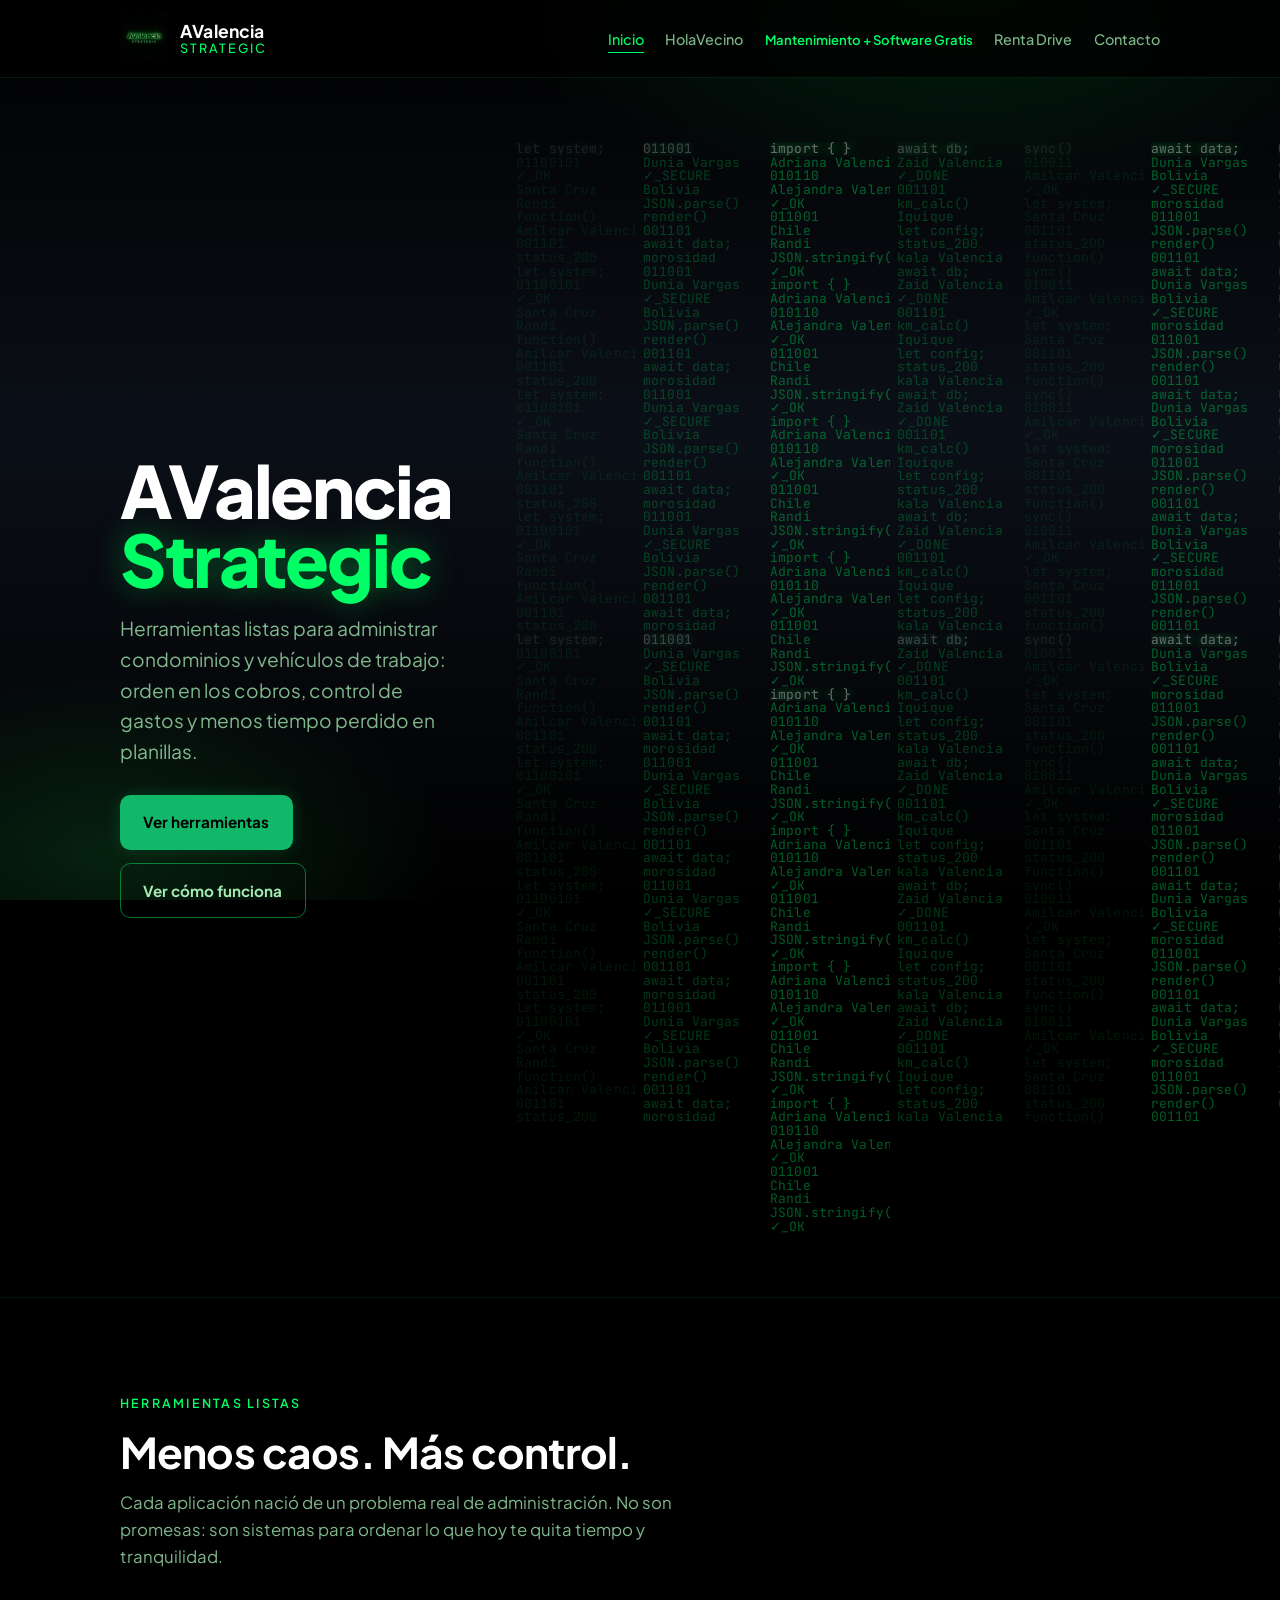
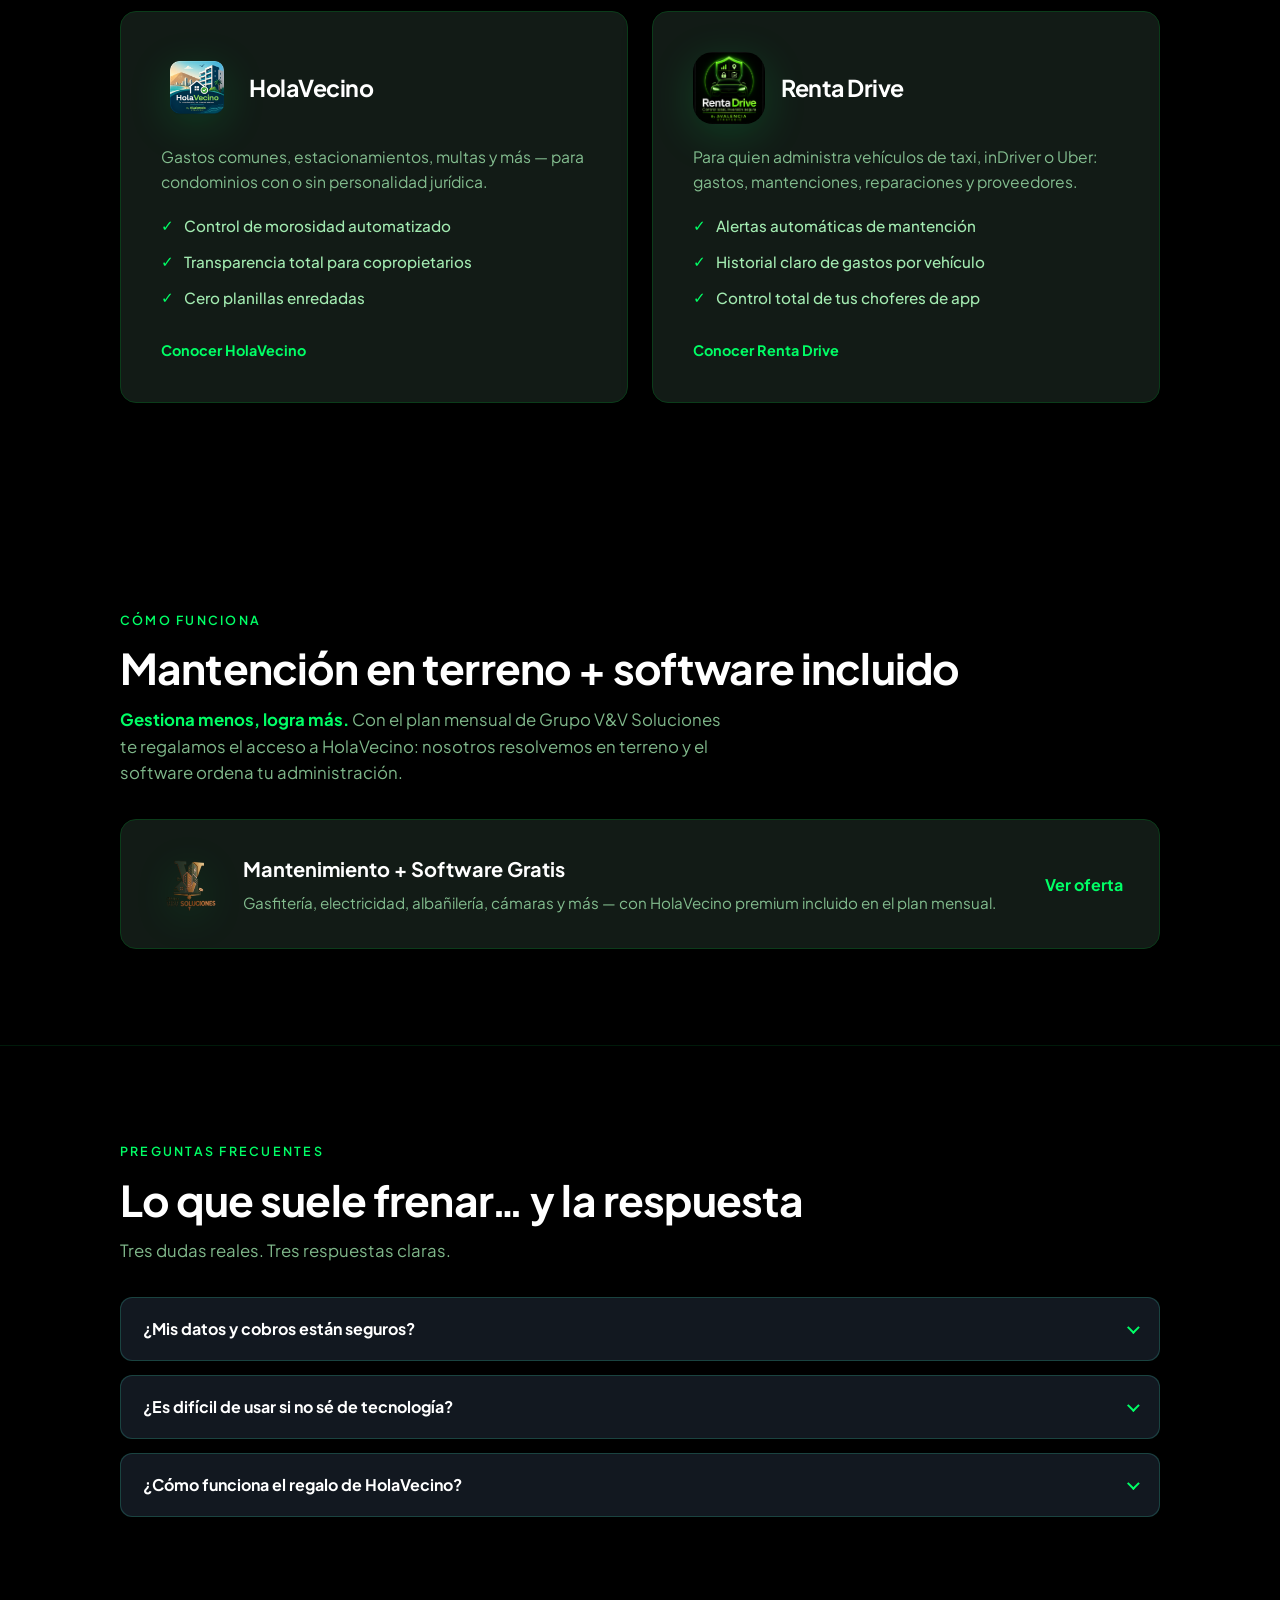
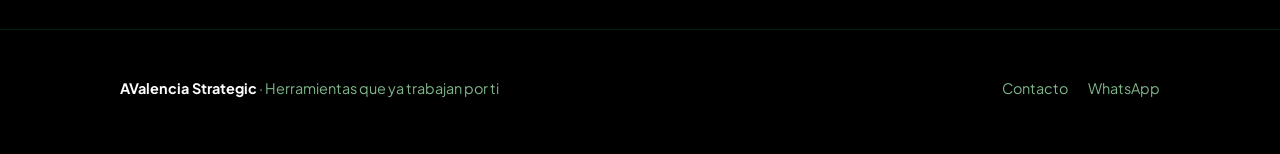
==== commit 063cf27d: "Densifica la Matrix del Hero con bucle continuo y Easter eggs. Incluye nombres de familia, lugares y" ====
--- a/index.html
+++ b/index.html
@@ -81,152 +81,92 @@
           </div>
           <div class="hero-visual reveal reveal-delay-1" aria-hidden="true">
             <div class="matrix-container">
+              <!-- Columna 1 -->
               <div class="matrix-column matrix-column--far matrix-column--1">
                 <div class="matrix-stream">
-                  <span class="matrix-glyph matrix-glyph--lead">✓_OK</span>
-                  <span class="matrix-glyph">010110</span>
-                  <span class="matrix-glyph">let sync = true;</span>
-                  <span class="matrix-glyph">JSON.stringify()</span>
-                  <span class="matrix-glyph">await api.cobrar()</span>
-                  <span class="matrix-glyph">010011</span>
-                  <span class="matrix-glyph">status: "paid"</span>
-                  <span class="matrix-glyph">✓_OK</span>
-                  <span class="matrix-glyph">010110</span>
-                  <span class="matrix-glyph">let sync = true;</span>
-                  <span class="matrix-glyph">JSON.stringify()</span>
-                  <span class="matrix-glyph">await api.cobrar()</span>
-                  <span class="matrix-glyph">010011</span>
-                  <span class="matrix-glyph">status: "paid"</span>
-                </div>
-              </div>
+                  <div class="matrix-chunk">
+                    <span class="matrix-glyph matrix-glyph--lead">let system;</span><span class="matrix-glyph">01100101</span><span class="matrix-glyph">✓_OK</span><span class="matrix-glyph">Santa Cruz</span><span class="matrix-glyph">Randi</span><span class="matrix-glyph">function()</span><span class="matrix-glyph">Amilcar Valencia</span><span class="matrix-glyph">001101</span><span class="matrix-glyph">status_200</span><span class="matrix-glyph">let system;</span><span class="matrix-glyph">01100101</span><span class="matrix-glyph">✓_OK</span><span class="matrix-glyph">Santa Cruz</span><span class="matrix-glyph">Randi</span><span class="matrix-glyph">function()</span><span class="matrix-glyph">Amilcar Valencia</span><span class="matrix-glyph">001101</span><span class="matrix-glyph">status_200</span><span class="matrix-glyph">let system;</span><span class="matrix-glyph">01100101</span><span class="matrix-glyph">✓_OK</span><span class="matrix-glyph">Santa Cruz</span><span class="matrix-glyph">Randi</span><span class="matrix-glyph">function()</span><span class="matrix-glyph">Amilcar Valencia</span><span class="matrix-glyph">001101</span><span class="matrix-glyph">status_200</span><span class="matrix-glyph">let system;</span><span class="matrix-glyph">01100101</span><span class="matrix-glyph">✓_OK</span><span class="matrix-glyph">Santa Cruz</span><span class="matrix-glyph">Randi</span><span class="matrix-glyph">function()</span><span class="matrix-glyph">Amilcar Valencia</span><span class="matrix-glyph">001101</span><span class="matrix-glyph">status_200</span>
+                  </div>
+                  <div class="matrix-chunk" aria-hidden="true">
+                    <span class="matrix-glyph matrix-glyph--lead">let system;</span><span class="matrix-glyph">01100101</span><span class="matrix-glyph">✓_OK</span><span class="matrix-glyph">Santa Cruz</span><span class="matrix-glyph">Randi</span><span class="matrix-glyph">function()</span><span class="matrix-glyph">Amilcar Valencia</span><span class="matrix-glyph">001101</span><span class="matrix-glyph">status_200</span><span class="matrix-glyph">let system;</span><span class="matrix-glyph">01100101</span><span class="matrix-glyph">✓_OK</span><span class="matrix-glyph">Santa Cruz</span><span class="matrix-glyph">Randi</span><span class="matrix-glyph">function()</span><span class="matrix-glyph">Amilcar Valencia</span><span class="matrix-glyph">001101</span><span class="matrix-glyph">status_200</span><span class="matrix-glyph">let system;</span><span class="matrix-glyph">01100101</span><span class="matrix-glyph">✓_OK</span><span class="matrix-glyph">Santa Cruz</span><span class="matrix-glyph">Randi</span><span class="matrix-glyph">function()</span><span class="matrix-glyph">Amilcar Valencia</span><span class="matrix-glyph">001101</span><span class="matrix-glyph">status_200</span><span class="matrix-glyph">let system;</span><span class="matrix-glyph">01100101</span><span class="matrix-glyph">✓_OK</span><span class="matrix-glyph">Santa Cruz</span><span class="matrix-glyph">Randi</span><span class="matrix-glyph">function()</span><span class="matrix-glyph">Amilcar Valencia</span><span class="matrix-glyph">001101</span><span class="matrix-glyph">status_200</span>
+                  </div>
+                </div>
+              </div>
+              <!-- Columna 2 -->
               <div class="matrix-column matrix-column--mid matrix-column--2">
                 <div class="matrix-stream">
-                  <span class="matrix-glyph matrix-glyph--lead"
-                    >import { RentaDrive }</span
-                  >
-                  <span class="matrix-glyph">alertas.push()</span>
-                  <span class="matrix-glyph">function ordenarGastos()</span>
-                  <span class="matrix-glyph">110101</span>
-                  <span class="matrix-glyph">km += trip.km</span>
-                  <span class="matrix-glyph">mantencion.ok</span>
-                  <span class="matrix-glyph">✓_SYNC</span>
-                  <span class="matrix-glyph">import { RentaDrive }</span>
-                  <span class="matrix-glyph">alertas.push()</span>
-                  <span class="matrix-glyph">function ordenarGastos()</span>
-                  <span class="matrix-glyph">110101</span>
-                  <span class="matrix-glyph">km += trip.km</span>
-                  <span class="matrix-glyph">mantencion.ok</span>
-                  <span class="matrix-glyph">✓_SYNC</span>
-                </div>
-              </div>
+                  <div class="matrix-chunk">
+                    <span class="matrix-glyph matrix-glyph--lead">011001</span><span class="matrix-glyph">Dunia Vargas</span><span class="matrix-glyph">✓_SECURE</span><span class="matrix-glyph">Bolivia</span><span class="matrix-glyph">JSON.parse()</span><span class="matrix-glyph">render()</span><span class="matrix-glyph">001101</span><span class="matrix-glyph">await data;</span><span class="matrix-glyph">morosidad</span><span class="matrix-glyph">011001</span><span class="matrix-glyph">Dunia Vargas</span><span class="matrix-glyph">✓_SECURE</span><span class="matrix-glyph">Bolivia</span><span class="matrix-glyph">JSON.parse()</span><span class="matrix-glyph">render()</span><span class="matrix-glyph">001101</span><span class="matrix-glyph">await data;</span><span class="matrix-glyph">morosidad</span><span class="matrix-glyph">011001</span><span class="matrix-glyph">Dunia Vargas</span><span class="matrix-glyph">✓_SECURE</span><span class="matrix-glyph">Bolivia</span><span class="matrix-glyph">JSON.parse()</span><span class="matrix-glyph">render()</span><span class="matrix-glyph">001101</span><span class="matrix-glyph">await data;</span><span class="matrix-glyph">morosidad</span><span class="matrix-glyph">011001</span><span class="matrix-glyph">Dunia Vargas</span><span class="matrix-glyph">✓_SECURE</span><span class="matrix-glyph">Bolivia</span><span class="matrix-glyph">JSON.parse()</span><span class="matrix-glyph">render()</span><span class="matrix-glyph">001101</span><span class="matrix-glyph">await data;</span><span class="matrix-glyph">morosidad</span>
+                  </div>
+                  <div class="matrix-chunk" aria-hidden="true">
+                    <span class="matrix-glyph matrix-glyph--lead">011001</span><span class="matrix-glyph">Dunia Vargas</span><span class="matrix-glyph">✓_SECURE</span><span class="matrix-glyph">Bolivia</span><span class="matrix-glyph">JSON.parse()</span><span class="matrix-glyph">render()</span><span class="matrix-glyph">001101</span><span class="matrix-glyph">await data;</span><span class="matrix-glyph">morosidad</span><span class="matrix-glyph">011001</span><span class="matrix-glyph">Dunia Vargas</span><span class="matrix-glyph">✓_SECURE</span><span class="matrix-glyph">Bolivia</span><span class="matrix-glyph">JSON.parse()</span><span class="matrix-glyph">render()</span><span class="matrix-glyph">001101</span><span class="matrix-glyph">await data;</span><span class="matrix-glyph">morosidad</span><span class="matrix-glyph">011001</span><span class="matrix-glyph">Dunia Vargas</span><span class="matrix-glyph">✓_SECURE</span><span class="matrix-glyph">Bolivia</span><span class="matrix-glyph">JSON.parse()</span><span class="matrix-glyph">render()</span><span class="matrix-glyph">001101</span><span class="matrix-glyph">await data;</span><span class="matrix-glyph">morosidad</span><span class="matrix-glyph">011001</span><span class="matrix-glyph">Dunia Vargas</span><span class="matrix-glyph">✓_SECURE</span><span class="matrix-glyph">Bolivia</span><span class="matrix-glyph">JSON.parse()</span><span class="matrix-glyph">render()</span><span class="matrix-glyph">001101</span><span class="matrix-glyph">await data;</span><span class="matrix-glyph">morosidad</span>
+                  </div>
+                </div>
+              </div>
+              <!-- Columna 3 -->
               <div class="matrix-column matrix-column--near matrix-column--3">
                 <div class="matrix-stream">
-                  <span class="matrix-glyph matrix-glyph--lead"
-                    >let condominio = true;</span
-                  >
-                  <span class="matrix-glyph">HolaVecino.init()</span>
-                  <span class="matrix-glyph">morosidad.filter()</span>
-                  <span class="matrix-glyph">001101</span>
-                  <span class="matrix-glyph">gastos.map()</span>
-                  <span class="matrix-glyph">render.board()</span>
-                  <span class="matrix-glyph">✓_OK</span>
-                  <span class="matrix-glyph">let condominio = true;</span>
-                  <span class="matrix-glyph">HolaVecino.init()</span>
-                  <span class="matrix-glyph">morosidad.filter()</span>
-                  <span class="matrix-glyph">001101</span>
-                  <span class="matrix-glyph">gastos.map()</span>
-                  <span class="matrix-glyph">render.board()</span>
-                  <span class="matrix-glyph">✓_OK</span>
-                </div>
-              </div>
-              <div class="matrix-column matrix-column--far matrix-column--4">
-                <div class="matrix-stream">
-                  <span class="matrix-glyph matrix-glyph--lead">101010</span>
-                  <span class="matrix-glyph">cloud.backup()</span>
-                  <span class="matrix-glyph">encrypt(data)</span>
-                  <span class="matrix-glyph">token.verify()</span>
-                  <span class="matrix-glyph">✓_SECURE</span>
-                  <span class="matrix-glyph">ssl: true</span>
-                  <span class="matrix-glyph">101010</span>
-                  <span class="matrix-glyph">cloud.backup()</span>
-                  <span class="matrix-glyph">encrypt(data)</span>
-                  <span class="matrix-glyph">token.verify()</span>
-                  <span class="matrix-glyph">✓_SECURE</span>
-                  <span class="matrix-glyph">ssl: true</span>
-                </div>
-              </div>
-              <div class="matrix-column matrix-column--mid matrix-column--5">
-                <div class="matrix-stream">
-                  <span class="matrix-glyph matrix-glyph--lead"
-                    >function ordenarGastos()</span
-                  >
-                  <span class="matrix-glyph">const total = sum()</span>
-                  <span class="matrix-glyph">export default</span>
-                  <span class="matrix-glyph">011001</span>
-                  <span class="matrix-glyph">notify.admin()</span>
-                  <span class="matrix-glyph">JSON.stringify()</span>
-                  <span class="matrix-glyph">✓_DONE</span>
-                  <span class="matrix-glyph">function ordenarGastos()</span>
-                  <span class="matrix-glyph">const total = sum()</span>
-                  <span class="matrix-glyph">export default</span>
-                  <span class="matrix-glyph">011001</span>
-                  <span class="matrix-glyph">notify.admin()</span>
-                  <span class="matrix-glyph">JSON.stringify()</span>
-                  <span class="matrix-glyph">✓_DONE</span>
-                </div>
-              </div>
+                  <div class="matrix-chunk">
+                    <span class="matrix-glyph matrix-glyph--lead">import { }</span><span class="matrix-glyph">Adriana Valencia</span><span class="matrix-glyph">010110</span><span class="matrix-glyph">Alejandra Valencia</span><span class="matrix-glyph">✓_OK</span><span class="matrix-glyph">011001</span><span class="matrix-glyph">Chile</span><span class="matrix-glyph">Randi</span><span class="matrix-glyph">JSON.stringify()</span><span class="matrix-glyph">✓_OK</span><span class="matrix-glyph">import { }</span><span class="matrix-glyph">Adriana Valencia</span><span class="matrix-glyph">010110</span><span class="matrix-glyph">Alejandra Valencia</span><span class="matrix-glyph">✓_OK</span><span class="matrix-glyph">011001</span><span class="matrix-glyph">Chile</span><span class="matrix-glyph">Randi</span><span class="matrix-glyph">JSON.stringify()</span><span class="matrix-glyph">✓_OK</span><span class="matrix-glyph">import { }</span><span class="matrix-glyph">Adriana Valencia</span><span class="matrix-glyph">010110</span><span class="matrix-glyph">Alejandra Valencia</span><span class="matrix-glyph">✓_OK</span><span class="matrix-glyph">011001</span><span class="matrix-glyph">Chile</span><span class="matrix-glyph">Randi</span><span class="matrix-glyph">JSON.stringify()</span><span class="matrix-glyph">✓_OK</span><span class="matrix-glyph">import { }</span><span class="matrix-glyph">Adriana Valencia</span><span class="matrix-glyph">010110</span><span class="matrix-glyph">Alejandra Valencia</span><span class="matrix-glyph">✓_OK</span><span class="matrix-glyph">011001</span><span class="matrix-glyph">Chile</span><span class="matrix-glyph">Randi</span><span class="matrix-glyph">JSON.stringify()</span><span class="matrix-glyph">✓_OK</span>
+                  </div>
+                  <div class="matrix-chunk" aria-hidden="true">
+                    <span class="matrix-glyph matrix-glyph--lead">import { }</span><span class="matrix-glyph">Adriana Valencia</span><span class="matrix-glyph">010110</span><span class="matrix-glyph">Alejandra Valencia</span><span class="matrix-glyph">✓_OK</span><span class="matrix-glyph">011001</span><span class="matrix-glyph">Chile</span><span class="matrix-glyph">Randi</span><span class="matrix-glyph">JSON.stringify()</span><span class="matrix-glyph">✓_OK</span><span class="matrix-glyph">import { }</span><span class="matrix-glyph">Adriana Valencia</span><span class="matrix-glyph">010110</span><span class="matrix-glyph">Alejandra Valencia</span><span class="matrix-glyph">✓_OK</span><span class="matrix-glyph">011001</span><span class="matrix-glyph">Chile</span><span class="matrix-glyph">Randi</span><span class="matrix-glyph">JSON.stringify()</span><span class="matrix-glyph">✓_OK</span><span class="matrix-glyph">import { }</span><span class="matrix-glyph">Adriana Valencia</span><span class="matrix-glyph">010110</span><span class="matrix-glyph">Alejandra Valencia</span><span class="matrix-glyph">✓_OK</span><span class="matrix-glyph">011001</span><span class="matrix-glyph">Chile</span><span class="matrix-glyph">Randi</span><span class="matrix-glyph">JSON.stringify()</span><span class="matrix-glyph">✓_OK</span><span class="matrix-glyph">import { }</span><span class="matrix-glyph">Adriana Valencia</span><span class="matrix-glyph">010110</span><span class="matrix-glyph">Alejandra Valencia</span><span class="matrix-glyph">✓_OK</span><span class="matrix-glyph">011001</span><span class="matrix-glyph">Chile</span><span class="matrix-glyph">Randi</span><span class="matrix-glyph">JSON.stringify()</span><span class="matrix-glyph">✓_OK</span>
+                  </div>
+                </div>
+              </div>
+              <!-- Columna 4 -->
+              <div class="matrix-column matrix-column--mid matrix-column--4">
+                <div class="matrix-stream">
+                  <div class="matrix-chunk">
+                    <span class="matrix-glyph matrix-glyph--lead">await db;</span><span class="matrix-glyph">Zaid Valencia</span><span class="matrix-glyph">✓_DONE</span><span class="matrix-glyph">001101</span><span class="matrix-glyph">km_calc()</span><span class="matrix-glyph">Iquique</span><span class="matrix-glyph">let config;</span><span class="matrix-glyph">status_200</span><span class="matrix-glyph">kala Valencia</span><span class="matrix-glyph">await db;</span><span class="matrix-glyph">Zaid Valencia</span><span class="matrix-glyph">✓_DONE</span><span class="matrix-glyph">001101</span><span class="matrix-glyph">km_calc()</span><span class="matrix-glyph">Iquique</span><span class="matrix-glyph">let config;</span><span class="matrix-glyph">status_200</span><span class="matrix-glyph">kala Valencia</span><span class="matrix-glyph">await db;</span><span class="matrix-glyph">Zaid Valencia</span><span class="matrix-glyph">✓_DONE</span><span class="matrix-glyph">001101</span><span class="matrix-glyph">km_calc()</span><span class="matrix-glyph">Iquique</span><span class="matrix-glyph">let config;</span><span class="matrix-glyph">status_200</span><span class="matrix-glyph">kala Valencia</span><span class="matrix-glyph">await db;</span><span class="matrix-glyph">Zaid Valencia</span><span class="matrix-glyph">✓_DONE</span><span class="matrix-glyph">001101</span><span class="matrix-glyph">km_calc()</span><span class="matrix-glyph">Iquique</span><span class="matrix-glyph">let config;</span><span class="matrix-glyph">status_200</span><span class="matrix-glyph">kala Valencia</span>
+                  </div>
+                  <div class="matrix-chunk" aria-hidden="true">
+                    <span class="matrix-glyph matrix-glyph--lead">await db;</span><span class="matrix-glyph">Zaid Valencia</span><span class="matrix-glyph">✓_DONE</span><span class="matrix-glyph">001101</span><span class="matrix-glyph">km_calc()</span><span class="matrix-glyph">Iquique</span><span class="matrix-glyph">let config;</span><span class="matrix-glyph">status_200</span><span class="matrix-glyph">kala Valencia</span><span class="matrix-glyph">await db;</span><span class="matrix-glyph">Zaid Valencia</span><span class="matrix-glyph">✓_DONE</span><span class="matrix-glyph">001101</span><span class="matrix-glyph">km_calc()</span><span class="matrix-glyph">Iquique</span><span class="matrix-glyph">let config;</span><span class="matrix-glyph">status_200</span><span class="matrix-glyph">kala Valencia</span><span class="matrix-glyph">await db;</span><span class="matrix-glyph">Zaid Valencia</span><span class="matrix-glyph">✓_DONE</span><span class="matrix-glyph">001101</span><span class="matrix-glyph">km_calc()</span><span class="matrix-glyph">Iquique</span><span class="matrix-glyph">let config;</span><span class="matrix-glyph">status_200</span><span class="matrix-glyph">kala Valencia</span><span class="matrix-glyph">await db;</span><span class="matrix-glyph">Zaid Valencia</span><span class="matrix-glyph">✓_DONE</span><span class="matrix-glyph">001101</span><span class="matrix-glyph">km_calc()</span><span class="matrix-glyph">Iquique</span><span class="matrix-glyph">let config;</span><span class="matrix-glyph">status_200</span><span class="matrix-glyph">kala Valencia</span>
+                  </div>
+                </div>
+              </div>
+              <!-- Columna 5 -->
+              <div class="matrix-column matrix-column--far matrix-column--5">
+                <div class="matrix-stream">
+                  <div class="matrix-chunk">
+                    <span class="matrix-glyph matrix-glyph--lead">sync()</span><span class="matrix-glyph">010011</span><span class="matrix-glyph">Amilcar Valencia</span><span class="matrix-glyph">✓_OK</span><span class="matrix-glyph">let system;</span><span class="matrix-glyph">Santa Cruz</span><span class="matrix-glyph">001101</span><span class="matrix-glyph">status_200</span><span class="matrix-glyph">function()</span><span class="matrix-glyph">sync()</span><span class="matrix-glyph">010011</span><span class="matrix-glyph">Amilcar Valencia</span><span class="matrix-glyph">✓_OK</span><span class="matrix-glyph">let system;</span><span class="matrix-glyph">Santa Cruz</span><span class="matrix-glyph">001101</span><span class="matrix-glyph">status_200</span><span class="matrix-glyph">function()</span><span class="matrix-glyph">sync()</span><span class="matrix-glyph">010011</span><span class="matrix-glyph">Amilcar Valencia</span><span class="matrix-glyph">✓_OK</span><span class="matrix-glyph">let system;</span><span class="matrix-glyph">Santa Cruz</span><span class="matrix-glyph">001101</span><span class="matrix-glyph">status_200</span><span class="matrix-glyph">function()</span><span class="matrix-glyph">sync()</span><span class="matrix-glyph">010011</span><span class="matrix-glyph">Amilcar Valencia</span><span class="matrix-glyph">✓_OK</span><span class="matrix-glyph">let system;</span><span class="matrix-glyph">Santa Cruz</span><span class="matrix-glyph">001101</span><span class="matrix-glyph">status_200</span><span class="matrix-glyph">function()</span>
+                  </div>
+                  <div class="matrix-chunk" aria-hidden="true">
+                    <span class="matrix-glyph matrix-glyph--lead">sync()</span><span class="matrix-glyph">010011</span><span class="matrix-glyph">Amilcar Valencia</span><span class="matrix-glyph">✓_OK</span><span class="matrix-glyph">let system;</span><span class="matrix-glyph">Santa Cruz</span><span class="matrix-glyph">001101</span><span class="matrix-glyph">status_200</span><span class="matrix-glyph">function()</span><span class="matrix-glyph">sync()</span><span class="matrix-glyph">010011</span><span class="matrix-glyph">Amilcar Valencia</span><span class="matrix-glyph">✓_OK</span><span class="matrix-glyph">let system;</span><span class="matrix-glyph">Santa Cruz</span><span class="matrix-glyph">001101</span><span class="matrix-glyph">status_200</span><span class="matrix-glyph">function()</span><span class="matrix-glyph">sync()</span><span class="matrix-glyph">010011</span><span class="matrix-glyph">Amilcar Valencia</span><span class="matrix-glyph">✓_OK</span><span class="matrix-glyph">let system;</span><span class="matrix-glyph">Santa Cruz</span><span class="matrix-glyph">001101</span><span class="matrix-glyph">status_200</span><span class="matrix-glyph">function()</span><span class="matrix-glyph">sync()</span><span class="matrix-glyph">010011</span><span class="matrix-glyph">Amilcar Valencia</span><span class="matrix-glyph">✓_OK</span><span class="matrix-glyph">let system;</span><span class="matrix-glyph">Santa Cruz</span><span class="matrix-glyph">001101</span><span class="matrix-glyph">status_200</span><span class="matrix-glyph">function()</span>
+                  </div>
+                </div>
+              </div>
+              <!-- Columna 6 -->
               <div class="matrix-column matrix-column--near matrix-column--6">
                 <div class="matrix-stream">
-                  <span class="matrix-glyph matrix-glyph--lead"
-                    >import { RentaDrive }</span
-                  >
-                  <span class="matrix-glyph">chofer.id</span>
-                  <span class="matrix-glyph">gasto.historial</span>
-                  <span class="matrix-glyph">111000</span>
-                  <span class="matrix-glyph">auto.service()</span>
-                  <span class="matrix-glyph">✓_OK</span>
-                  <span class="matrix-glyph">ping()</span>
-                  <span class="matrix-glyph">import { RentaDrive }</span>
-                  <span class="matrix-glyph">chofer.id</span>
-                  <span class="matrix-glyph">gasto.historial</span>
-                  <span class="matrix-glyph">111000</span>
-                  <span class="matrix-glyph">auto.service()</span>
-                  <span class="matrix-glyph">✓_OK</span>
-                  <span class="matrix-glyph">ping()</span>
-                </div>
-              </div>
-              <div class="matrix-column matrix-column--far matrix-column--7">
-                <div class="matrix-stream">
-                  <span class="matrix-glyph matrix-glyph--lead">010110</span>
-                  <span class="matrix-glyph">GrupoVyV.job()</span>
-                  <span class="matrix-glyph">mantencion++</span>
-                  <span class="matrix-glyph">unlock.premium</span>
-                  <span class="matrix-glyph">✓_GIFT</span>
-                  <span class="matrix-glyph">000111</span>
-                  <span class="matrix-glyph">010110</span>
-                  <span class="matrix-glyph">GrupoVyV.job()</span>
-                  <span class="matrix-glyph">mantencion++</span>
-                  <span class="matrix-glyph">unlock.premium</span>
-                  <span class="matrix-glyph">✓_GIFT</span>
-                  <span class="matrix-glyph">000111</span>
-                </div>
-              </div>
-              <div class="matrix-column matrix-column--mid matrix-column--8">
-                <div class="matrix-stream">
-                  <span class="matrix-glyph matrix-glyph--lead"
-                    >let condominio = true;</span
-                  >
-                  <span class="matrix-glyph">copropietario.view</span>
-                  <span class="matrix-glyph">zero.spreadsheets</span>
-                  <span class="matrix-glyph">101101</span>
-                  <span class="matrix-glyph">await save()</span>
-                  <span class="matrix-glyph">✓_OK</span>
-                  <span class="matrix-glyph">let condominio = true;</span>
-                  <span class="matrix-glyph">copropietario.view</span>
-                  <span class="matrix-glyph">zero.spreadsheets</span>
-                  <span class="matrix-glyph">101101</span>
-                  <span class="matrix-glyph">await save()</span>
-                  <span class="matrix-glyph">✓_OK</span>
+                  <div class="matrix-chunk">
+                    <span class="matrix-glyph matrix-glyph--lead">await data;</span><span class="matrix-glyph">Dunia Vargas</span><span class="matrix-glyph">Bolivia</span><span class="matrix-glyph">✓_SECURE</span><span class="matrix-glyph">morosidad</span><span class="matrix-glyph">011001</span><span class="matrix-glyph">JSON.parse()</span><span class="matrix-glyph">render()</span><span class="matrix-glyph">001101</span><span class="matrix-glyph">await data;</span><span class="matrix-glyph">Dunia Vargas</span><span class="matrix-glyph">Bolivia</span><span class="matrix-glyph">✓_SECURE</span><span class="matrix-glyph">morosidad</span><span class="matrix-glyph">011001</span><span class="matrix-glyph">JSON.parse()</span><span class="matrix-glyph">render()</span><span class="matrix-glyph">001101</span><span class="matrix-glyph">await data;</span><span class="matrix-glyph">Dunia Vargas</span><span class="matrix-glyph">Bolivia</span><span class="matrix-glyph">✓_SECURE</span><span class="matrix-glyph">morosidad</span><span class="matrix-glyph">011001</span><span class="matrix-glyph">JSON.parse()</span><span class="matrix-glyph">render()</span><span class="matrix-glyph">001101</span><span class="matrix-glyph">await data;</span><span class="matrix-glyph">Dunia Vargas</span><span class="matrix-glyph">Bolivia</span><span class="matrix-glyph">✓_SECURE</span><span class="matrix-glyph">morosidad</span><span class="matrix-glyph">011001</span><span class="matrix-glyph">JSON.parse()</span><span class="matrix-glyph">render()</span><span class="matrix-glyph">001101</span>
+                  </div>
+                  <div class="matrix-chunk" aria-hidden="true">
+                    <span class="matrix-glyph matrix-glyph--lead">await data;</span><span class="matrix-glyph">Dunia Vargas</span><span class="matrix-glyph">Bolivia</span><span class="matrix-glyph">✓_SECURE</span><span class="matrix-glyph">morosidad</span><span class="matrix-glyph">011001</span><span class="matrix-glyph">JSON.parse()</span><span class="matrix-glyph">render()</span><span class="matrix-glyph">001101</span><span class="matrix-glyph">await data;</span><span class="matrix-glyph">Dunia Vargas</span><span class="matrix-glyph">Bolivia</span><span class="matrix-glyph">✓_SECURE</span><span class="matrix-glyph">morosidad</span><span class="matrix-glyph">011001</span><span class="matrix-glyph">JSON.parse()</span><span class="matrix-glyph">render()</span><span class="matrix-glyph">001101</span><span class="matrix-glyph">await data;</span><span class="matrix-glyph">Dunia Vargas</span><span class="matrix-glyph">Bolivia</span><span class="matrix-glyph">✓_SECURE</span><span class="matrix-glyph">morosidad</span><span class="matrix-glyph">011001</span><span class="matrix-glyph">JSON.parse()</span><span class="matrix-glyph">render()</span><span class="matrix-glyph">001101</span><span class="matrix-glyph">await data;</span><span class="matrix-glyph">Dunia Vargas</span><span class="matrix-glyph">Bolivia</span><span class="matrix-glyph">✓_SECURE</span><span class="matrix-glyph">morosidad</span><span class="matrix-glyph">011001</span><span class="matrix-glyph">JSON.parse()</span><span class="matrix-glyph">render()</span><span class="matrix-glyph">001101</span>
+                  </div>
+                </div>
+              </div>
+              <!-- Columna 7 -->
+              <div class="matrix-column matrix-column--mid matrix-column--7">
+                <div class="matrix-stream">
+                  <div class="matrix-chunk">
+                    <span class="matrix-glyph matrix-glyph--lead">Chile</span><span class="matrix-glyph">Adriana Valencia</span><span class="matrix-glyph">010110</span><span class="matrix-glyph">Alejandra Valencia</span><span class="matrix-glyph">import { }</span><span class="matrix-glyph">✓_OK</span><span class="matrix-glyph">JSON.stringify()</span><span class="matrix-glyph">011001</span><span class="matrix-glyph">✓_OK</span><span class="matrix-glyph">Chile</span><span class="matrix-glyph">Adriana Valencia</span><span class="matrix-glyph">010110</span><span class="matrix-glyph">Alejandra Valencia</span><span class="matrix-glyph">import { }</span><span class="matrix-glyph">✓_OK</span><span class="matrix-glyph">JSON.stringify()</span><span class="matrix-glyph">011001</span><span class="matrix-glyph">✓_OK</span><span class="matrix-glyph">Chile</span><span class="matrix-glyph">Adriana Valencia</span><span class="matrix-glyph">010110</span><span class="matrix-glyph">Alejandra Valencia</span><span class="matrix-glyph">import { }</span><span class="matrix-glyph">✓_OK</span><span class="matrix-glyph">JSON.stringify()</span><span class="matrix-glyph">011001</span><span class="matrix-glyph">✓_OK</span><span class="matrix-glyph">Chile</span><span class="matrix-glyph">Adriana Valencia</span><span class="matrix-glyph">010110</span><span class="matrix-glyph">Alejandra Valencia</span><span class="matrix-glyph">import { }</span><span class="matrix-glyph">✓_OK</span><span class="matrix-glyph">JSON.stringify()</span><span class="matrix-glyph">011001</span><span class="matrix-glyph">✓_OK</span>
+                  </div>
+                  <div class="matrix-chunk" aria-hidden="true">
+                    <span class="matrix-glyph matrix-glyph--lead">Chile</span><span class="matrix-glyph">Adriana Valencia</span><span class="matrix-glyph">010110</span><span class="matrix-glyph">Alejandra Valencia</span><span class="matrix-glyph">import { }</span><span class="matrix-glyph">✓_OK</span><span class="matrix-glyph">JSON.stringify()</span><span class="matrix-glyph">011001</span><span class="matrix-glyph">✓_OK</span><span class="matrix-glyph">Chile</span><span class="matrix-glyph">Adriana Valencia</span><span class="matrix-glyph">010110</span><span class="matrix-glyph">Alejandra Valencia</span><span class="matrix-glyph">import { }</span><span class="matrix-glyph">✓_OK</span><span class="matrix-glyph">JSON.stringify()</span><span class="matrix-glyph">011001</span><span class="matrix-glyph">✓_OK</span><span class="matrix-glyph">Chile</span><span class="matrix-glyph">Adriana Valencia</span><span class="matrix-glyph">010110</span><span class="matrix-glyph">Alejandra Valencia</span><span class="matrix-glyph">import { }</span><span class="matrix-glyph">✓_OK</span><span class="matrix-glyph">JSON.stringify()</span><span class="matrix-glyph">011001</span><span class="matrix-glyph">✓_OK</span><span class="matrix-glyph">Chile</span><span class="matrix-glyph">Adriana Valencia</span><span class="matrix-glyph">010110</span><span class="matrix-glyph">Alejandra Valencia</span><span class="matrix-glyph">import { }</span><span class="matrix-glyph">✓_OK</span><span class="matrix-glyph">JSON.stringify()</span><span class="matrix-glyph">011001</span><span class="matrix-glyph">✓_OK</span>
+                  </div>
+                </div>
+              </div>
+              <!-- Columna 8 -->
+              <div class="matrix-column matrix-column--far matrix-column--8">
+                <div class="matrix-stream">
+                  <div class="matrix-chunk">
+                    <span class="matrix-glyph matrix-glyph--lead">Iquique</span><span class="matrix-glyph">Zaid Valencia</span><span class="matrix-glyph">km_calc()</span><span class="matrix-glyph">kala Valencia</span><span class="matrix-glyph">✓_DONE</span><span class="matrix-glyph">await db;</span><span class="matrix-glyph">001101</span><span class="matrix-glyph">let config;</span><span class="matrix-glyph">status_200</span><span class="matrix-glyph">Iquique</span><span class="matrix-glyph">Zaid Valencia</span><span class="matrix-glyph">km_calc()</span><span class="matrix-glyph">kala Valencia</span><span class="matrix-glyph">✓_DONE</span><span class="matrix-glyph">await db;</span><span class="matrix-glyph">001101</span><span class="matrix-glyph">let config;</span><span class="matrix-glyph">status_200</span><span class="matrix-glyph">Iquique</span><span class="matrix-glyph">Zaid Valencia</span><span class="matrix-glyph">km_calc()</span><span class="matrix-glyph">kala Valencia</span><span class="matrix-glyph">✓_DONE</span><span class="matrix-glyph">await db;</span><span class="matrix-glyph">001101</span><span class="matrix-glyph">let config;</span><span class="matrix-glyph">status_200</span><span class="matrix-glyph">Iquique</span><span class="matrix-glyph">Zaid Valencia</span><span class="matrix-glyph">km_calc()</span><span class="matrix-glyph">kala Valencia</span><span class="matrix-glyph">✓_DONE</span><span class="matrix-glyph">await db;</span><span class="matrix-glyph">001101</span><span class="matrix-glyph">let config;</span><span class="matrix-glyph">status_200</span>
+                  </div>
+                  <div class="matrix-chunk" aria-hidden="true">
+                    <span class="matrix-glyph matrix-glyph--lead">Iquique</span><span class="matrix-glyph">Zaid Valencia</span><span class="matrix-glyph">km_calc()</span><span class="matrix-glyph">kala Valencia</span><span class="matrix-glyph">✓_DONE</span><span class="matrix-glyph">await db;</span><span class="matrix-glyph">001101</span><span class="matrix-glyph">let config;</span><span class="matrix-glyph">status_200</span><span class="matrix-glyph">Iquique</span><span class="matrix-glyph">Zaid Valencia</span><span class="matrix-glyph">km_calc()</span><span class="matrix-glyph">kala Valencia</span><span class="matrix-glyph">✓_DONE</span><span class="matrix-glyph">await db;</span><span class="matrix-glyph">001101</span><span class="matrix-glyph">let config;</span><span class="matrix-glyph">status_200</span><span class="matrix-glyph">Iquique</span><span class="matrix-glyph">Zaid Valencia</span><span class="matrix-glyph">km_calc()</span><span class="matrix-glyph">kala Valencia</span><span class="matrix-glyph">✓_DONE</span><span class="matrix-glyph">await db;</span><span class="matrix-glyph">001101</span><span class="matrix-glyph">let config;</span><span class="matrix-glyph">status_200</span><span class="matrix-glyph">Iquique</span><span class="matrix-glyph">Zaid Valencia</span><span class="matrix-glyph">km_calc()</span><span class="matrix-glyph">kala Valencia</span><span class="matrix-glyph">✓_DONE</span><span class="matrix-glyph">await db;</span><span class="matrix-glyph">001101</span><span class="matrix-glyph">let config;</span><span class="matrix-glyph">status_200</span>
+                  </div>
                 </div>
               </div>
             </div>
--- a/assets/css/styles.css
+++ b/assets/css/styles.css
@@ -367,52 +367,41 @@
 
 .hero-visual {
   position: relative;
-  min-height: clamp(280px, 48vw, 520px);
-  display: grid;
-  place-items: center;
+  min-height: clamp(380px, 58vh, 560px);
+  height: 100%;
+  display: flex;
+  align-items: stretch;
+  justify-content: stretch;
   align-self: stretch;
 }
 
-/* Matrix — código vivo */
+/* Matrix — cortina densa sin huecos (bucle -50%) */
 .matrix-container {
   --matrix-speed: 1;
   --depth-far: 0.1;
-  --depth-mid: 0.3;
-  --depth-near: 0.5;
+  --depth-mid: 0.25;
+  --depth-near: 0.4;
   position: relative;
-  width: min(100%, 480px);
-  height: min(520px, 62vh);
-  min-height: 420px;
+  width: 100%;
+  height: 100%;
+  min-height: clamp(380px, 58vh, 560px);
   display: flex;
   justify-content: space-between;
-  gap: clamp(0.35rem, 1.2vw, 0.85rem);
-  padding: 0.5rem 0;
+  align-items: stretch;
+  gap: clamp(0.15rem, 0.8vw, 0.45rem);
+  margin: 0;
+  padding: 0;
   overflow: hidden;
   background: transparent;
   border: none;
   cursor: default;
-  -webkit-mask-image: linear-gradient(
-    180deg,
-    transparent 0%,
-    #000 12%,
-    #000 88%,
-    transparent 100%
-  );
-  mask-image: linear-gradient(
-    180deg,
-    transparent 0%,
-    #000 12%,
-    #000 88%,
-    transparent 100%
-  );
-  transition: filter 0.35s ease;
 }
 
 .matrix-container:hover {
-  --matrix-speed: 1.55;
-  --depth-far: 0.18;
-  --depth-mid: 0.42;
-  --depth-near: 0.68;
+  --matrix-speed: 1.65;
+  --depth-far: 0.2;
+  --depth-mid: 0.38;
+  --depth-near: 0.55;
 }
 
 .matrix-column {
@@ -421,12 +410,12 @@
   min-width: 0;
   height: 100%;
   overflow: hidden;
-  font-family: "JetBrains Mono", "Courier New", Courier, monospace;
+  font-family: "JetBrains Mono", "Fira Code", "Courier New", Courier, monospace;
   font-size: clamp(11px, 1.05vw, 13px);
   font-weight: 400;
-  line-height: 1.55;
-  letter-spacing: 0.02em;
-  color: rgba(0, 255, 102, 0.85);
+  line-height: 1.05;
+  letter-spacing: 0.01em;
+  color: rgba(0, 255, 102, 0.9);
   user-select: none;
   pointer-events: none;
 }
@@ -446,78 +435,93 @@
 .matrix-stream {
   display: flex;
   flex-direction: column;
-  gap: 0.35rem;
+  gap: 0;
+  margin: 0;
+  padding: 0;
   will-change: transform;
   backface-visibility: hidden;
+  transform: translate3d(0, 0, 0);
   animation-name: matrix-fall;
   animation-timing-function: linear;
   animation-iteration-count: infinite;
+  animation-duration: calc(10s * var(--matrix-speed));
+}
+
+.matrix-chunk {
+  display: flex;
+  flex-direction: column;
+  gap: 0;
+  margin: 0;
+  padding: 0;
+  flex-shrink: 0;
+}
+
+.matrix-column--1 .matrix-stream {
+  animation-duration: calc(6s * var(--matrix-speed));
+  animation-delay: -1.2s;
+}
+
+.matrix-column--2 .matrix-stream {
+  animation-duration: calc(11s * var(--matrix-speed));
+  animation-delay: -3.8s;
+}
+
+.matrix-column--3 .matrix-stream {
+  animation-duration: calc(8s * var(--matrix-speed));
+  animation-delay: -2.4s;
+}
+
+.matrix-column--4 .matrix-stream {
+  animation-duration: calc(13s * var(--matrix-speed));
+  animation-delay: -5.5s;
+}
+
+.matrix-column--5 .matrix-stream {
+  animation-duration: calc(7s * var(--matrix-speed));
+  animation-delay: -0.6s;
+}
+
+.matrix-column--6 .matrix-stream {
+  animation-duration: calc(10s * var(--matrix-speed));
+  animation-delay: -4.1s;
+}
+
+.matrix-column--7 .matrix-stream {
+  animation-duration: calc(9s * var(--matrix-speed));
+  animation-delay: -2.9s;
+}
+
+.matrix-column--8 .matrix-stream {
   animation-duration: calc(12s * var(--matrix-speed));
-}
-
-.matrix-column--1 .matrix-stream {
-  animation-duration: calc(8s * var(--matrix-speed));
-  animation-delay: -2s;
-}
-
-.matrix-column--2 .matrix-stream {
-  animation-duration: calc(14s * var(--matrix-speed));
-  animation-delay: -5.5s;
-}
-
-.matrix-column--3 .matrix-stream {
-  animation-duration: calc(10s * var(--matrix-speed));
-  animation-delay: -1.2s;
-}
-
-.matrix-column--4 .matrix-stream {
-  animation-duration: calc(16s * var(--matrix-speed));
-  animation-delay: -8s;
-}
-
-.matrix-column--5 .matrix-stream {
-  animation-duration: calc(11s * var(--matrix-speed));
-  animation-delay: -3.4s;
-}
-
-.matrix-column--6 .matrix-stream {
-  animation-duration: calc(9s * var(--matrix-speed));
-  animation-delay: -6.1s;
-}
-
-.matrix-column--7 .matrix-stream {
-  animation-duration: calc(13s * var(--matrix-speed));
-  animation-delay: -0.8s;
-}
-
-.matrix-column--8 .matrix-stream {
-  animation-duration: calc(15s * var(--matrix-speed));
-  animation-delay: -4.7s;
+  animation-delay: -6.2s;
 }
 
 .matrix-glyph {
   display: block;
+  margin: 0;
+  padding: 0;
   white-space: nowrap;
   overflow: hidden;
   text-overflow: clip;
   color: inherit;
-}
-
-/* Fósforo encendido — punta de la cascada */
+  line-height: 1.05;
+}
+
 .matrix-glyph--lead,
-.matrix-stream > .matrix-glyph:first-child {
+.matrix-chunk > .matrix-glyph:first-child {
   color: #ffffff;
   text-shadow:
     0 0 8px #00ff66,
-    0 0 16px rgba(0, 255, 102, 0.65);
-}
-
+    0 0 14px rgba(0, 255, 102, 0.65);
+}
+
+/* Bucle perfecto: 2 chunks idénticos → desplaza exactamente la mitad */
 @keyframes matrix-fall {
   from {
-    transform: translate3d(0, -100%, 0);
+    transform: translate3d(0, 0, 0);
   }
   to {
-    transform: translate3d(0, 100%, 0);
+    transform: translate3d(0, -50%, 0);
   }
 }
 
@@ -535,7 +539,6 @@
 
 @media (min-width: 861px) and (max-width: 1100px) {
   .matrix-container {
-    width: min(100%, 400px);
     min-height: 360px;
   }
 
